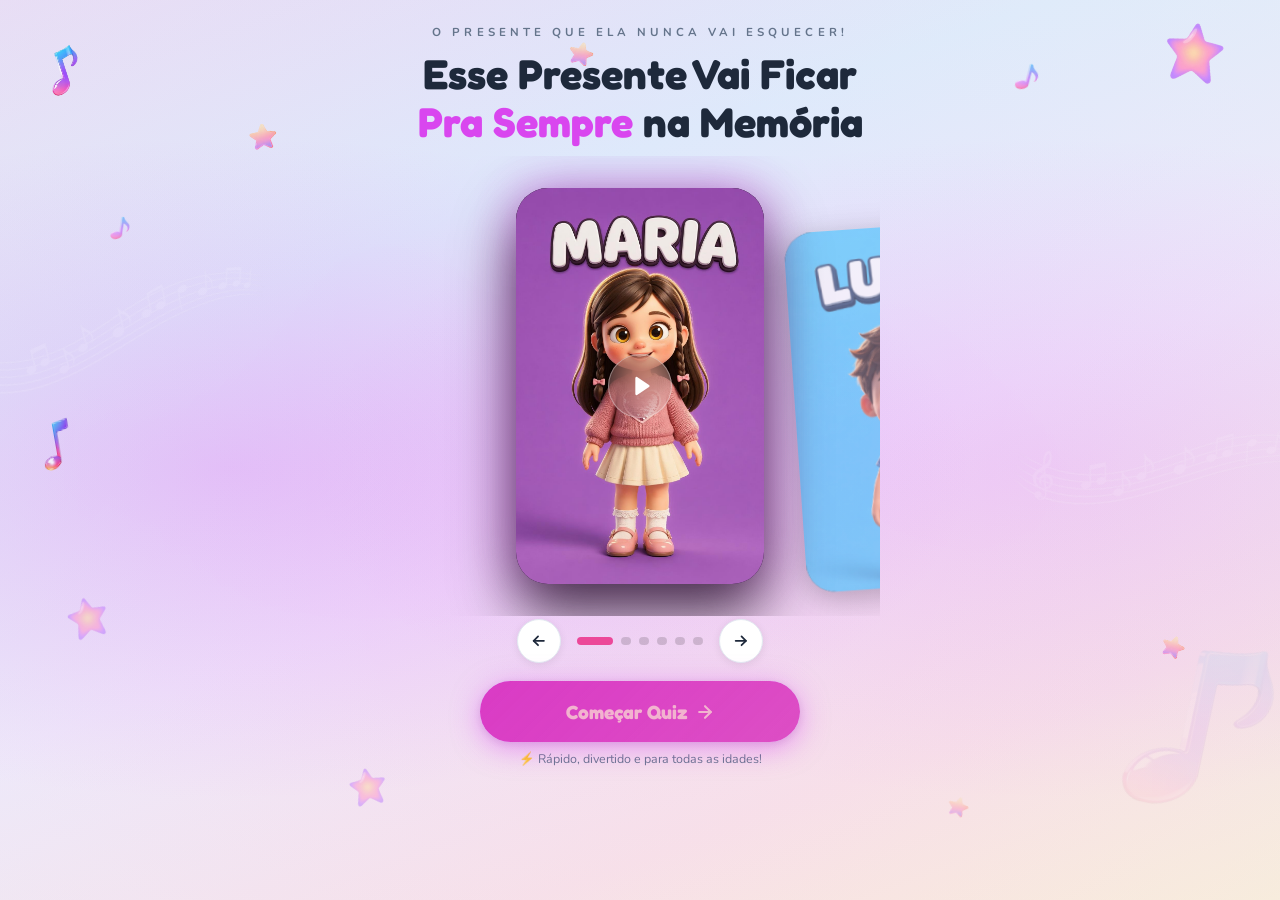
==== index.html @ 06ae2604 "Update index.html" ====
<!DOCTYPE html>
<html lang="pt-BR">
<head>
<link rel="preconnect" href="https://fonts.googleapis.com" />
<link rel="preconnect" href="https://fonts.gstatic.com" crossorigin />
<link rel="preconnect" href="https://player.vimeo.com" />
<link rel="preconnect" href="https://vumbnail.com" />
<link rel="preconnect" href="https://cdn.utmify.com.br" />
<link rel="preconnect" href="https://connect.facebook.net" />
<link rel="preconnect" href="https://www.googletagmanager.com" />
<link rel="preconnect" href="https://www.clarity.ms" />
<link rel="stylesheet" href="css/styles.css">
<script>
  window.pixelId = "6a053d3f03e2553b0b5da8be";
  var a = document.createElement("script");
  a.setAttribute("async", "");
  a.setAttribute("defer", "");
  a.setAttribute("src", "https://cdn.utmify.com.br/scripts/pixel/pixel.js");
  document.head.appendChild(a);
</script>
<script>
!function(f,b,e,v,n,t,s)
{if(f.fbq)return;n=f.fbq=function(){n.callMethod?
n.callMethod.apply(n,arguments):n.queue.push(arguments)};
if(!f._fbq)f._fbq=n;n.push=n;n.loaded=!0;n.version='2.0';
n.queue=[];t=b.createElement(e);t.async=!0;
t.src=v;s=b.getElementsByTagName(e)[0];
s.parentNode.insertBefore(t,s)}(window, document,'script',
'https://connect.facebook.net/en_US/fbevents.js');
fbq('init', '4295716527336095');
fbq('track', 'PageView');
</script>
<noscript><img height="1" width="1" style="display:none" src="https://www.facebook.com/tr?id=4295716527336095&ev=PageView&noscript=1"/></noscript>
<script async src="https://www.googletagmanager.com/gtag/js?id=G-KJ9V8BQ9JC"></script>
<script>
  window.dataLayer = window.dataLayer || [];
  function gtag(){dataLayer.push(arguments);}
  gtag('js', new Date());
  gtag('config', 'G-KJ9V8BQ9JC');
</script>
<script type="text/javascript">
    (function(c,l,a,r,i,t,y){
        c[a]=c[a]||function(){(c[a].q=c[a].q||[]).push(arguments)};
        t=l.createElement(r);t.async=1;t.src="https://www.clarity.ms/tag/"+i;
        y=l.getElementsByTagName(r)[0];y.parentNode.insertBefore(t,y);
    })(window, document, "clarity", "script", "wlhzbmbhsj");
</script>
<meta charset="UTF-8" />
<meta name="viewport" content="width=device-width, initial-scale=1.0" />
<title>Kids Music — Músicas Personalizadas para Crianças</title>
<meta name="description" content="Transformamos histórias de crianças em canções exclusivas com letra, melodia e voz sob medida. Pague 1, leve 2 versões. Entrega em até 6h. Garantia de 30 dias." />
<link href="https://fonts.googleapis.com/css2?family=Fredoka:wght@400;600;700&family=Nunito:wght@400;600;700&display=swap" rel="stylesheet" />
</head>
<body>

<!-- ══════════════════════════════════════════════════
     TELA 1 · QUIZ LANDING — primeira coisa que o usuário vê
     ══════════════════════════════════════════════════ -->
<section id="quizLanding">

  <!-- Glow dinâmico de fundo (muda com o card ativo) -->
  <div id="qlVignette" class="ql-vignette"></div>
  <img class="ql-bg-img" id="qlBgImg" src="" alt="" aria-hidden="true" decoding="async" />

  <!-- Elementos flutuantes decorativos - posições aleatórias, variadas -->
  <div class="ql-floats" aria-hidden="true">

    <!-- Pautas musicais de fundo -->
    <img src="assets/pauta musical.png" class="ql-pauta ql-pauta--l" alt="" loading="lazy" />
    <img src="assets/pauta musical.png" class="ql-pauta ql-pauta--r" alt="" loading="lazy" />

    <!-- Nota de fundo decorativa -->
    <img src="assets/not_unica.png" class="ql-nota-bg" alt="" loading="lazy" />

    <!-- NOTAS FLUTUANTES — posições absolutas variadas -->
    <img src="assets/not_unica.png"       class="ql-float float-note"   style="top:5%;  left:3%;   width:52px; opacity:.75; transform:rotate(-18deg);" alt="" loading="lazy" />
    <img src="assets/not_unicaa.png"      class="ql-float float-note-3" style="top:7%;  right:18%; width:44px; opacity:.68; transform:rotate(14deg);"  alt="" loading="lazy" />
    <img src="assets/upscaled_4x_nota_unica-removebg-preview.png" class="ql-float float-note-2" style="top:46%; left:2%;   width:62px; opacity:.78; transform:rotate(-10deg);" alt="" loading="lazy" />
    <img src="assets/nota_dupla.png"      class="ql-float float-note-4" style="top:38%; right:2%;  width:48px; opacity:.52; transform:rotate(20deg);"  alt="" loading="lazy" />
    <img src="assets/not_unicaa.png"      class="ql-float float-note"   style="top:24%; left:8%;   width:38px; opacity:.60; transform:rotate(8deg);"   alt="" loading="lazy" />

    <!-- ESTRELAS FLUTUANTES — posições distribuídas por toda a tela -->
    <img src="assets/estrela_grande.png"  class="ql-float float-note-4" style="top:2%;  right:4%;  width:70px; opacity:.88; transform:rotate(8deg);"   alt="" loading="lazy" />
    <img src="assets/estrela_pequena.png" class="ql-float float-note-3" style="top:13%; left:19%;  width:40px; opacity:.80; transform:rotate(-6deg);"  alt="" loading="lazy" />
    <img src="assets/estrela_pequena.png" class="ql-float float-note-2" style="top:70%; right:7%;  width:34px; opacity:.65; transform:rotate(22deg);"  alt="" loading="lazy" />
    <img src="assets/estrela_grande.png"  class="ql-float float-note"   style="top:66%; left:5%;   width:48px; opacity:.55; transform:rotate(-14deg);" alt="" loading="lazy" />
    <img src="assets/estrela_pequena.png" class="ql-float float-note-3" style="top:4%;  left:44%;  width:36px; opacity:.72; transform:rotate(16deg);"  alt="" loading="lazy" />
    <img src="assets/estrela_grande.png"  class="ql-float float-note-2" style="top:85%; left:27%;  width:44px; opacity:.50; transform:rotate(-10deg);" alt="" loading="lazy" />
    <img src="assets/estrela_pequena.png" class="ql-float float-note"   style="top:88%; right:24%; width:30px; opacity:.45; transform:rotate(18deg);"  alt="" loading="lazy" />

  </div>

  <!-- Conteúdo principal da landing -->
  <div class="ql-content">
    <p class="ql-label">O presente que ela nunca vai esquecer!</p>

    <div class="ql-headline">
      <h1 class="ql-title">Esse Presente Vai Ficar<br><span class="ql-accent" id="qlAccent">Pra Sempre</span> na Memória</h1>
    </div>

    <!-- Carousel de personagens (mesmos da versão anterior) -->
    <div class="carousel-wrap" id="exemplos">
      <div class="carousel" id="carousel"></div>
      <div class="carousel__fade carousel__fade--l"></div>
      <div class="carousel__fade carousel__fade--r"></div>
    </div>

    <!-- Controles de navegação do carousel -->
    <div class="carousel-controls">
      <button class="carousel-controls__btn" onclick="goToCard(activeIndex-1)" aria-label="Anterior">
        <svg viewBox="0 0 24 24" fill="none" stroke="currentColor" stroke-width="2.4" stroke-linecap="round" stroke-linejoin="round">
          <path d="M19 12H5"/><path d="m11 18-6-6 6-6"/>
        </svg>
      </button>
      <div class="carousel-controls__dots" id="dots"></div>
      <button class="carousel-controls__btn" onclick="goToCard(activeIndex+1)" aria-label="Próximo">
        <svg viewBox="0 0 24 24" fill="none" stroke="currentColor" stroke-width="2.4" stroke-linecap="round" stroke-linejoin="round">
          <path d="M5 12h14"/><path d="m13 6 6 6-6 6"/>
        </svg>
      </button>
    </div>

    <!-- CTA principal -->
    <button class="ql-cta" id="qlCta" onclick="openQuiz()">
      Começar Quiz
      <svg viewBox="0 0 24 24" fill="none" stroke="currentColor" stroke-width="2.5" stroke-linecap="round" stroke-linejoin="round" width="20" height="20"><path d="M5 12h14"/><polyline points="12 5 19 12 12 19"/></svg>
    </button>

    <p class="ql-micro">⚡ Rápido, divertido e para todas as idades!</p>
  </div>

</section>


<!-- ══════════════════════════════════════════════════
     TELA 2 · LOADING SCREEN — avança automaticamente
     ══════════════════════════════════════════════════ -->
<div id="loadingScreen">

  <!-- Partículas geradas por JS -->
  <div id="lsParticles" aria-hidden="true"></div>

  <!-- Elementos flutuantes extras (notas e estrelas) -->
  <div class="ls-floats" aria-hidden="true">
    <img src="assets/estrela_grande.png"  class="ls-deco float-note-4" style="top:6%;  left:8%;  width:52px; opacity:.30;" alt="" />
    <img src="assets/estrela_pequena.png" class="ls-deco float-note-2" style="top:10%; right:10%;width:36px; opacity:.25;" alt="" />
    <img src="assets/not_unica.png"       class="ls-deco float-note-3" style="bottom:12%; left:12%; width:42px; opacity:.22;" alt="" />
    <img src="assets/nota_dupla.png"      class="ls-deco float-note"   style="bottom:8%;  right:8%; width:38px; opacity:.20;" alt="" />
    <img src="assets/estrela_pequena.png" class="ls-deco float-note-2" style="top:40%; left:4%;  width:28px; opacity:.18;" alt="" />
    <img src="assets/estrela_grande.png"  class="ls-deco float-note-4" style="top:45%; right:5%; width:40px; opacity:.20;" alt="" />
  </div>

  <div class="ls-content">

    <!-- Anéis pulsantes + ícone central -->
    <div class="ls-rings" aria-hidden="true">
      <div class="ls-ring ls-ring--1"></div>
      <div class="ls-ring ls-ring--2"></div>
      <div class="ls-ring ls-ring--3"></div>
      <div class="ls-orbit ls-orbit--1">
        <img src="assets/estrela_pequena.png" class="ls-orbit-star" width="20" alt="" />
      </div>
      <div class="ls-orbit ls-orbit--2">
        <img src="assets/not_unicaa.png" class="ls-orbit-note" width="18" alt="" />
      </div>
      <div class="ls-core">
        <svg viewBox="0 0 24 24" fill="none" stroke="currentColor" stroke-width="2" stroke-linecap="round" stroke-linejoin="round" width="26" height="26">
          <path d="M9 18V5l12-2v13"/>
          <circle cx="6" cy="18" r="3"/>
          <circle cx="18" cy="16" r="3"/>
        </svg>
      </div>
    </div>

    <!-- Texto dinâmico de status -->
    <div class="ls-status-wrap">
      <p class="ls-status" id="lsStatus">Recebendo informações...</p>
    </div>

    <!-- Barra de progresso -->
    <div class="ls-bar-wrap">
      <div class="ls-bar" id="lsBar"></div>
    </div>

    <!-- Rodapé da tela de loading -->
    <p class="ls-footnote">Preparando algo especial para <strong id="lsNome">você</strong> ✨</p>

  </div>

</div>


<!-- ══════════════════════════════════════════════════
     TELA 3 · PÁGINA DE VENDAS — conversão completa
     ══════════════════════════════════════════════════ -->
<div id="salesPage">

  <!-- Estrelas de entrada (animadas, geradas por JS) -->
  <div id="spEntranceStars" aria-hidden="true"></div>

  <!-- Elementos flutuantes decorativos (notas + estrelas) -->
  <div id="spFloats" class="sp-floats" aria-hidden="true">
    <img src="assets/estrela_grande.png"  class="sp-float float-note-4" style="top:3%;  left:4%;   width:62px; opacity:.55; transform:rotate(-12deg);" alt="" />
    <img src="assets/estrela_pequena.png" class="sp-float float-note-2" style="top:8%;  right:6%;  width:40px; opacity:.50; transform:rotate(18deg);"  alt="" />
    <img src="assets/not_unica.png"       class="sp-float float-note-3" style="top:18%; left:2%;   width:46px; opacity:.35; transform:rotate(-8deg);"  alt="" />
    <img src="assets/nota_dupla.png"      class="sp-float float-note"   style="top:22%; right:3%;  width:42px; opacity:.30; transform:rotate(14deg);"  alt="" />
    <img src="assets/estrela_grande.png"  class="sp-float float-note-3" style="top:50%; left:1%;   width:50px; opacity:.28; transform:rotate(-16deg);" alt="" />
    <img src="assets/estrela_pequena.png" class="sp-float float-note-4" style="top:55%; right:2%;  width:34px; opacity:.32; transform:rotate(22deg);"  alt="" />
    <img src="assets/not_unicaa.png"      class="sp-float float-note-2" style="top:72%; left:5%;   width:38px; opacity:.25; transform:rotate(6deg);"   alt="" />
    <img src="assets/estrela_pequena.png" class="sp-float float-note"   style="top:80%; right:4%;  width:32px; opacity:.28; transform:rotate(-20deg);" alt="" />
  </div>

  <!-- Conteúdo da página de vendas (scrollável) -->
  <div class="sp-scroll">

    <section class="xsp-hero reveal">
      <div class="xsp-ornaments" aria-hidden="true">
        <img src="assets/estrela_grande.png" class="xsp-ornament xsp-ornament--hero-a float-note-3" alt="" />
        <img src="assets/estrela_pequena.png" class="xsp-ornament xsp-ornament--hero-b float-note" alt="" />
        <img src="assets/not_unicaa.png" class="xsp-ornament xsp-ornament--hero-c float-note-2" alt="" />
      </div>
      <div class="sp-confetti-wrap" id="spConfettiArea" aria-hidden="true"></div>
      <div class="xsp-container xsp-hero__inner">
        <span class="xsp-eyebrow xsp-eyebrow--purple" id="spBadge">🎵 Presente quase finalizado</span>
        <h1 class="xsp-hero__title">A música de <span class="xsp-name" id="spNome">sua criança</span> já está pronta para ser garantida.</h1>
        <p class="xsp-hero__copy" id="spSub">Agora só falta concluir o pagamento para liberar a entrega desse presente no seu WhatsApp.</p>

        <!-- Card de personagem -->
        <div class="xsp-hero-card-wrap">
          <!-- Decorações laterais -->
          <img src="assets/not_unica.png"       class="xsp-hero-card-deco xsp-hero-card-deco--note1 float-note"   alt="" aria-hidden="true" />
          <img src="assets/not_unicaa.png"      class="xsp-hero-card-deco xsp-hero-card-deco--note2 float-note-2" alt="" aria-hidden="true" />
          <img src="assets/estrela_pequena.png" class="xsp-hero-card-deco xsp-hero-card-deco--star1 float-note-3" alt="" aria-hidden="true" />
          <img src="assets/estrela_pequena.png" class="xsp-hero-card-deco xsp-hero-card-deco--star2 float-note-4" alt="" aria-hidden="true" />

          <!-- Seta tracejada roxa -->
          <svg class="xsp-hero-card-arrow" viewBox="0 0 44 52" fill="none" xmlns="http://www.w3.org/2000/svg" aria-hidden="true">
            <path d="M38 46 C20 44 4 30 10 8" stroke="#7c3aed" stroke-width="2.2" stroke-dasharray="5 3.5" stroke-linecap="round"/>
            <polygon points="10,2 5,12 16,10" fill="#7c3aed"/>
          </svg>

          <!-- Ícone musical roxo — canto superior direito -->
          <div class="xsp-hero-card-icon" aria-hidden="true">
            <svg viewBox="0 0 24 24" fill="none" stroke="currentColor" stroke-width="2" stroke-linecap="round" stroke-linejoin="round" width="22" height="22"><path d="M9 18V5l12-2v13"/><circle cx="6" cy="18" r="3"/><circle cx="18" cy="16" r="3"/></svg>
          </div>

          <!-- Card principal -->
          <div class="xsp-hero-card">
            <img src="assets/Lucas_img.jpg" class="xsp-hero-card__img" alt="Personagem Kids Music" />
          </div>

          <!-- Badge flutuante inferior esquerdo -->
          <div class="xsp-hero-card-badge">
            <div class="xsp-hero-card-badge__icon">
              <svg viewBox="0 0 24 24" fill="none" stroke="currentColor" stroke-width="2" stroke-linecap="round" stroke-linejoin="round" width="18" height="18"><path d="M9 18V5l12-2v13"/><circle cx="6" cy="18" r="3"/><circle cx="18" cy="16" r="3"/></svg>
            </div>
            <div class="xsp-hero-card-badge__body">
              <div class="xsp-hero-card-badge__wave" aria-hidden="true">
                <svg viewBox="0 0 72 16" preserveAspectRatio="none" width="60" height="13"><polyline points="0,8 5,3 10,13 15,5 20,11 25,3 30,13 35,6 40,11 45,3 50,13 55,5 60,11 65,5 70,9 72,8" fill="none" stroke="#7c3aed" stroke-width="2" stroke-linecap="round" stroke-linejoin="round"/></svg>
                <svg viewBox="0 0 8 8" width="11" height="11" style="margin-left:4px;flex-shrink:0"><circle cx="4" cy="4" r="4" fill="#7c3aed"/></svg>
              </div>
              <span class="xsp-hero-card-badge__label">Música 100% personalizada</span>
            </div>
          </div>
        </div>

        <button class="xsp-primary-cta" id="spHeroCta" onclick="openLeadModal('hero')">
          Finalizar e garantir a entrega
          <svg viewBox="0 0 24 24" fill="none" stroke="currentColor" stroke-width="2.5" stroke-linecap="round" stroke-linejoin="round" width="20" height="20"><line x1="5" y1="12" x2="19" y2="12"/><polyline points="12 5 19 12 12 19"/></svg>
        </button>

        <div class="xsp-trust-row">
          <span class="xsp-trust-pill">Checkout seguro</span>
          <span class="xsp-trust-pill">Entrega em até 6h</span>
          <span class="xsp-trust-pill">Garantia de 30 dias</span>
        </div>
      </div>
    </section>

    <section class="xsp-proof reveal" id="testimonials">
      <div class="xsp-proof__bubbles" aria-hidden="true">
        <div class="xsp-bubble xsp-bubble--pink bubble"></div>
        <div class="xsp-bubble xsp-bubble--pink-soft bubble-2"></div>
      </div>
      <div class="xsp-container xsp-proof__inner">
        <div class="xsp-section-head">
          <span class="xsp-eyebrow xsp-eyebrow--pink">Depoimentos Reais</span>
          <h2 class="xsp-section-title">Mães, Tias e Madrinhas Que<br><span class="xsp-accent xsp-accent--pink">Já Fizeram esse Presente</span></h2>
          <p class="xsp-section-copy">Histórias reais de quem concluiu a compra e entregou um presente que ainda é lembrado meses depois.</p>
        </div>

        <div class="xsp-carousel">
          <button class="xsp-carousel__nav xsp-carousel__nav--prev" onclick="prevTestimonial()" aria-label="Anterior">
            <svg viewBox="0 0 24 24" fill="none" stroke="currentColor" stroke-width="2.5" stroke-linecap="round" stroke-linejoin="round"><polyline points="15 18 9 12 15 6"/></svg>
          </button>
          <div class="xsp-carousel__viewport">
            <div class="xsp-carousel__track" id="spTrack"></div>
          </div>
          <button class="xsp-carousel__nav xsp-carousel__nav--next" onclick="nextTestimonial()" aria-label="Próximo">
            <svg viewBox="0 0 24 24" fill="none" stroke="currentColor" stroke-width="2.5" stroke-linecap="round" stroke-linejoin="round"><polyline points="9 18 15 12 9 6"/></svg>
          </button>
        </div>
        <div class="xsp-carousel__dots" id="spDots"></div>

        <button class="xsp-secondary-cta xsp-secondary-cta--pink" onclick="openLeadModal('testimonials')">Quero garantir meu presente também</button>
      </div>
    </section>

    <section class="xsp-compare reveal" id="compare">
      <div class="xsp-container xsp-compare__inner">
        <div class="xsp-section-head">
          <span class="xsp-eyebrow xsp-eyebrow--orange">Compare</span>
          <h2 class="xsp-section-title">Você já preparou algo especial.<br><span class="xsp-accent xsp-accent--orange">Vale mesmo deixar pela metade?</span></h2>
          <p class="xsp-section-copy">Depois de contar tudo sobre a criança, o próximo passo é simples: garantir o pagamento para transformar essa intenção em entrega real.</p>
        </div>

        <div class="xsp-compare-grid">
          <article class="xsp-compare-card xsp-compare-card--bad">
            <p class="xsp-compare-label">Se você parar agora</p>
            <h3 class="xsp-compare-title">O presente fica só na intenção.</h3>
            <ul class="xsp-compare-list">
              <li><span class="xsp-compare-mark xsp-compare-mark--bad">✗</span><span>Todo o cuidado que você colocou no quiz não vira entrega.</span></li>
              <li><span class="xsp-compare-mark xsp-compare-mark--bad">✗</span><span>A criança não recebe a música que foi pensada para ela.</span></li>
              <li><span class="xsp-compare-mark xsp-compare-mark--bad">✗</span><span>Você volta para presentes comuns e esquecíveis.</span></li>
              <li><span class="xsp-compare-mark xsp-compare-mark--bad">✗</span><span>Esse momento especial passa sem esse toque único.</span></li>
            </ul>
          </article>

          <article class="xsp-compare-card xsp-compare-card--good">
            <span class="xsp-compare-pill">✦ Se você finalizar agora</span>
            <h3 class="xsp-compare-title">O presente chega pronto para emocionar.</h3>
            <ul class="xsp-compare-list">
              <li><span class="xsp-compare-mark xsp-compare-mark--good">✓</span><span><strong>Entrega garantida:</strong> a música vai direto para o seu WhatsApp.</span></li>
              <li><span class="xsp-compare-mark xsp-compare-mark--good">✓</span><span><strong>Presente único:</strong> com nome, história e universo da criança.</span></li>
              <li><span class="xsp-compare-mark xsp-compare-mark--good">✓</span><span><strong>Memória afetiva real:</strong> não é só um item, é um momento para guardar.</span></li>
              <li><span class="xsp-compare-mark xsp-compare-mark--good">✓</span><span><strong>Você conclui o que já começou:</strong> sem perder tudo o que preparou.</span></li>
            </ul>
          </article>
        </div>

        <div class="xsp-compare__cta">
          <button class="xsp-secondary-cta xsp-secondary-cta--orange" onclick="openLeadModal('compare')">Garantir esse presente agora</button>
        </div>
      </div>
    </section>

    <section class="xsp-pricing reveal" id="pricing">
      <div class="xsp-pricing__bubbles" aria-hidden="true">
        <div class="xsp-bubble xsp-bubble--green bubble"></div>
        <div class="xsp-bubble xsp-bubble--green-soft bubble-4"></div>
      </div>
      <div class="xsp-container xsp-pricing__inner xsp-container--md">
        <div class="xsp-section-head">
          <span class="xsp-eyebrow xsp-eyebrow--green">Finalização do Presente</span>
          <h2 class="xsp-section-title xsp-pricing__title">Agora só falta pagar<br><span class="xsp-accent xsp-accent--green">para garantir a entrega</span></h2>
          <p class="xsp-section-copy xsp-pricing__copy">Você já preparou o presente. Esse é o passo final para ele sair da ideia e chegar pronto no seu WhatsApp.</p>
        </div>

        <article class="xsp-price-card">
          <div class="xsp-price-card__badges">
            <span class="xsp-price-card__badge">🏷️ OFERTA ESPECIAL POR TEMPO LIMITADO</span>
            <span class="xsp-price-card__badge">MAIS POPULAR</span>
          </div>
          <h3 class="xsp-price-card__title">Plano Expresso — Entrega em até 6h</h3>
          <p class="xsp-price-card__from">De R$ 67,90</p>
          <div class="xsp-price-card__price">
            <span class="xsp-price-card__price-amount">R$ 28,90</span>
          </div>
          <p class="xsp-price-card__period">Pagamento único</p>
          <div class="xsp-price-card__offer">🎁 Pague 1, leve 2 versões da música</div>
          <ul class="xsp-price-card__features" id="spDealList"></ul>
          <button class="xsp-price-card__btn" id="spPricingCta" onclick="openLeadModal('pricing')">Finalizar compra e receber no WhatsApp</button>
        </article>
      </div>
    </section>

    <section class="xsp-faq reveal" id="faq">
      <div class="xsp-container xsp-container--sm xsp-faq__inner">
        <div class="xsp-section-head">
          <span class="xsp-eyebrow xsp-eyebrow--blue">Dúvidas</span>
          <h2 class="xsp-section-title">Antes de finalizar,<span class="xsp-accent xsp-accent--blue"> tire suas dúvidas</span></h2>
          <p class="xsp-section-copy xsp-faq__copy">Tudo o que você precisa saber antes de concluir a compra e receber a música.</p>
        </div>
        <div class="xsp-faq-list" id="spFaqList"></div>
      </div>
    </section>

    <footer class="xsp-footer">
      <div class="xsp-container xsp-footer__inner">
        <div class="xsp-footer__brand">
          <div class="xsp-footer__logo">
            <span class="xsp-footer__logo-icon">🎵</span>
            <span class="xsp-footer__logo-text">Kids Music</span>
          </div>
          <p class="xsp-footer__tagline">Finalize o presente que já foi preparado com carinho para ela.</p>
        </div>
        <div class="xsp-footer__links">
          <a href="https://instagram.com/__kidsmusic" target="_blank" rel="noopener" class="xsp-footer__link">@__kidsmusic</a>
          <a href="/cdn-cgi/l/email-protection#a5ceccc1d6c8d0d6ccc6e5cad0d1c9cacace8bd5d1" class="xsp-footer__link"><span class="__cf_email__" data-cfemail="f19a9895829c84829892b19e84859d9e9e9adf8185">[email&#160;protected]</span></a>
        </div>
        <div class="xsp-footer__legal">
          <p>Checkout seguro · Entrega em até 6h · Garantia de 30 dias</p>
          <p>Kids Music Soluções LTDA · São Paulo - Tatuapé</p>
        </div>
      </div>
    </footer>

  </div><!-- /.sp-scroll -->
</div><!-- /#salesPage -->


<!-- ══════════════════════════════════════════════════
     LEAD MODAL — captura WhatsApp antes do checkout
     ══════════════════════════════════════════════════ -->
<div id="leadModal" aria-modal="true" role="dialog" aria-labelledby="leadModalTitle">
  <div class="lead-overlay" onclick="closeLeadModal()"></div>
  <div class="lead-sheet" role="document">
    <button class="lead-close" onclick="closeLeadModal()" aria-label="Fechar aviso">
      <svg viewBox="0 0 24 24" fill="none" stroke="currentColor" stroke-width="2" stroke-linecap="round" stroke-linejoin="round"><line x1="18" y1="6" x2="6" y2="18"/><line x1="6" y1="6" x2="18" y2="18"/></svg>
    </button>

    <div class="lead-chip" id="leadChip">Quase lá</div>
    <h3 class="lead-title" id="leadModalTitle">Confirme seu WhatsApp para concluir o pagamento</h3>
    <p class="lead-text" id="leadModalText">Após a confirmação do pagamento, sua música será entregue nesse número com segurança.</p>

    <div class="lead-preview lead-preview--whatsapp">
      <div class="lead-preview-icon lead-preview-icon--whatsapp">
        <svg viewBox="0 0 24 24" fill="currentColor" width="22" height="22"><path d="M17.472 14.382c-.297-.149-1.758-.867-2.03-.967-.273-.099-.471-.148-.67.15-.197.297-.767.966-.94 1.164-.173.199-.347.223-.644.075-.297-.15-1.255-.463-2.39-1.475-.883-.788-1.48-1.761-1.653-2.059-.173-.297-.018-.458.13-.606.134-.133.298-.347.446-.52.149-.174.198-.298.298-.497.099-.198.05-.371-.025-.52-.075-.149-.669-1.612-.916-2.207-.242-.579-.487-.5-.669-.51-.173-.008-.371-.01-.57-.01-.198 0-.52.074-.792.372-.272.297-1.04 1.016-1.04 2.479 0 1.462 1.065 2.875 1.213 3.074.149.198 2.096 3.2 5.077 4.487.709.306 1.262.489 1.694.625.712.227 1.36.195 1.871.118.571-.085 1.758-.719 2.006-1.413.248-.694.248-1.289.173-1.413-.074-.124-.272-.198-.57-.347zM11.926 0C5.352 0 0 5.352 0 11.926c0 2.089.545 4.05 1.502 5.754L0 24l6.495-1.485A11.892 11.892 0 0 0 11.926 23.85c6.574 0 11.926-5.352 11.926-11.926C23.852 5.352 18.5 0 11.926 0zm0 21.752a9.818 9.818 0 0 1-5.006-1.368l-.358-.213-3.716.85.882-3.628-.233-.373A9.817 9.817 0 0 1 2.1 11.926c0-5.427 4.399-9.826 9.826-9.826 5.427 0 9.826 4.399 9.826 9.826 0 5.427-4.399 9.826-9.826 9.826z"/></svg>
      </div>
      <div class="lead-preview-copy">
        <strong id="leadPreviewTitle">Entrega direto no seu WhatsApp</strong>
        <span id="leadPreviewText">Use um número válido para receber a música e as confirmações do pedido.</span>
      </div>
    </div>

    <label class="lead-label" for="wpp">Seu WhatsApp com DDD</label>
    <div class="lead-phone-wrap" id="spWppWrap">
      <span class="lead-phone-flag">BR</span>
      <span class="lead-phone-ddi">+55</span>
      <input type="tel" id="wpp" placeholder="(11) 99999-9999" autocomplete="tel" inputmode="numeric" maxlength="15" />
    </div>

    <p class="lead-privacy">Usamos esse número somente para entregar a música, confirmar o pedido e dar suporte.</p>

    <button class="lead-submit" id="ctaBtn" onclick="checkout()">
      Continuar para o checkout
      <svg viewBox="0 0 24 24" fill="none" stroke="currentColor" stroke-width="2.5" stroke-linecap="round" stroke-linejoin="round" width="18" height="18"><line x1="5" y1="12" x2="19" y2="12"/><polyline points="12 5 19 12 12 19"/></svg>
    </button>

    <div class="lead-safe">
      <span>WhatsApp seguro</span>
      <span>Checkout protegido</span>
      <span>Entrega em até 6h</span>
    </div>
  </div>
</div>
<!-- ══════════════════════════════════════════════════
     QUIZ OVERLAY (lógica e HTML inalterados)
     ══════════════════════════════════════════════════ -->
<div id="quiz">
    <div class="qh" id="qHeader">
        <div class="qh-row">
            <button class="q-back" onclick="goBack()">
                <svg viewBox="0 0 24 24" fill="none" stroke="currentColor" stroke-width="2" stroke-linecap="round" stroke-linejoin="round"><polyline points="15 18 9 12 15 6"/></svg>
                Voltar
            </button>
            <div class="q-counter">
                <div class="q-num" id="sNum">01</div>
                <div class="q-tot">de 08</div>
            </div>
            <button class="q-close" onclick="resetQuiz()" aria-label="Fechar">
                <svg viewBox="0 0 24 24" fill="none" stroke="currentColor" stroke-width="2" stroke-linecap="round" stroke-linejoin="round"><line x1="18" y1="6" x2="6" y2="18"/><line x1="6" y1="6" x2="18" y2="18"/></svg>
            </button>
        </div>
        <div class="qp"><div class="qpf" id="pFill" style="width:12.5%"></div></div>
    </div>

    <div class="qb" id="qBody">

        <div class="qs active" data-s="1">
            <span class="slabel">Etapa 1 · A criança</span>
            <h2 class="stitle">Quem vai receber essa música que ela nunca vai esquecer?</h2>
            <p class="ssub">Me conta sua relação com ela — e o nome que vai entrar na letra da música.</p>
            <div class="ogrid" id="gRel">
                <div class="ocard" data-v="Meu filho(a)"><span class="olabel">Meu filho(a)</span></div>
                <div class="ocard" data-v="Meu neto(a)"><span class="olabel">Meu neto(a)</span></div>
                <div class="ocard" data-v="Meu sobrinho(a)"><span class="olabel">Meu sobrinho(a)</span></div>
                <div class="ocard" data-v="Meu afilhado(a)"><span class="olabel">Meu afilhado(a)</span></div>
                <div class="ocard" data-v="Aluno(a)"><span class="olabel">Aluno(a)</span></div>
                <div class="ocard" data-v="Outra"><span class="olabel">Outra</span></div>
            </div>
            <div class="fdiv"><div class="fdiv-line"></div><div class="fdiv-txt">sobre ela</div><div class="fdiv-line"></div></div>
            <div class="fg">
                <label class="flabel">Nome da criança <span class="req">*</span></label>
                <input type="text" class="qi" id="nome" placeholder="Ex: Maria, João, Ana..." autocomplete="off">
                <p class="micro">Essa música será criada especialmente para ela</p>
            </div>
            <div class="fg">
                <label class="flabel">Idade <span style="font-weight:400;color:var(--sl-text-muted);">(opcional)</span></label>
                <input type="text" class="qi" id="idade" placeholder="Ex: 5 anos" autocomplete="off">
            </div>
            <button class="qbtn" onclick="next()">Continuar<svg viewBox="0 0 24 24" fill="none" stroke="currentColor" stroke-width="2" stroke-linecap="round" stroke-linejoin="round"><polyline points="9 18 15 12 9 6"/></svg></button>
        </div>

        <div class="qs" data-s="2">
            <span class="slabel">Etapa 2 · A ocasião</span>
            <h2 class="stitle">Qual é o momento especial que você quer eternizar?</h2>
            <p class="ssub">Esse detalhe entra direto no tema da música — e vai fazer ela sentir que foi feita só para ela.</p>
            <div class="ogrid" id="gOc">
                <div class="ocard" data-v="Aniversário"><span class="olabel">Aniversário</span></div>
                <div class="ocard" data-v="Presente surpresa"><span class="olabel">Presente surpresa</span></div>
                <div class="ocard" data-v="Primeiro dia de escola"><span class="olabel">Primeiro dia de escola</span></div>
                <div class="ocard" data-v="Formatura"><span class="olabel">Formatura</span></div>
                <div class="ocard" data-v="Nascimento"><span class="olabel">Nascimento</span></div>
                <div class="ocard" data-v="Conquista especial"><span class="olabel">Conquista especial</span></div>
                <div class="ocard" data-v="Só porque amo"><span class="olabel">Só porque amo</span></div>
                <div class="ocard" data-v="Outro motivo"><span class="olabel">Outro motivo</span></div>
            </div>
            <button class="qbtn" onclick="next()">Continuar<svg viewBox="0 0 24 24" fill="none" stroke="currentColor" stroke-width="2" stroke-linecap="round" stroke-linejoin="round"><polyline points="9 18 15 12 9 6"/></svg></button>
        </div>

        <div class="qs" data-s="3">
            <span class="slabel">Etapa 3 · A personalidade</span>
            <h2 class="stitle">Como você descreveria <em id="n3">essa criança</em> para quem nunca a conheceu?</h2>
            <p class="ssub">Escolha até 3 — esses traços entram no jeito da música, na letra e no clima.</p>
            <div class="ogrid" id="gPerso">
                <div class="ocard" data-v="Superanimado(a)"><span class="olabel">Superanimado(a)</span></div>
                <div class="ocard" data-v="Curioso(a)"><span class="olabel">Curioso(a)</span></div>
                <div class="ocard" data-v="Calmo(a)"><span class="olabel">Calmo(a)</span></div>
                <div class="ocard" data-v="Carinhoso(a)"><span class="olabel">Carinhoso(a)</span></div>
                <div class="ocard" data-v="Arteiro(a)"><span class="olabel">Arteiro(a)</span></div>
                <div class="ocard" data-v="Criativo(a)"><span class="olabel">Criativo(a)</span></div>
                <div class="ocard" data-v="Sensível"><span class="olabel">Sensível</span></div>
                <div class="ocard" data-v="Corajoso(a)"><span class="olabel">Corajoso(a)</span></div>
                <div class="ocard" data-v="Tímido(a)"><span class="olabel">Tímido(a)</span></div>
                <div class="ocard" data-v="Engraçado(a)"><span class="olabel">Engraçado(a)</span></div>
                <div class="ocard" data-v="Sonhador(a)"><span class="olabel">Sonhador(a)</span></div>
                <div class="ocard ocard--free" data-v="__free__"><span class="olabel">Quero descrever ✏️</span></div>
            </div>
            <p class="micro">Selecionados: <span id="pCnt">0</span>/3</p>
            <div id="persFreeField" style="display:none;margin-top:.75rem;">
                <input type="text" class="qi" id="persFree" placeholder="Descreva com suas palavras..." autocomplete="off">
            </div>
            <button class="qbtn" onclick="next()" style="margin-top:1.25rem;">Continuar<svg viewBox="0 0 24 24" fill="none" stroke="currentColor" stroke-width="2" stroke-linecap="round" stroke-linejoin="round"><polyline points="9 18 15 12 9 6"/></svg></button>
        </div>

        <div class="qs" data-s="4">
            <div class="milestone-pill" id="milestone4">
                <svg viewBox="0 0 24 24" fill="none" stroke="currentColor" stroke-width="2"><polyline points="20 6 9 17 4 12"/></svg>
                Perfeito! Já temos a personalidade dela ✨
            </div>
            <span class="slabel">Etapa 4 · O universo</span>
            <h2 class="stitle">O que faz os olhos de <em id="n4">essa criança</em> brilharem?</h2>
            <p class="ssub">Esses elementos entram diretamente na letra — e quando ela ouvir, vai gritar de alegria.</p>
            <div class="ogrid" id="gUniv">
                <div class="ocard" data-v="Dinossauros"><span class="olabel">Dinossauros 🦕</span></div>
                <div class="ocard" data-v="Princesas"><span class="olabel">Princesas 👸</span></div>
                <div class="ocard" data-v="Super-heróis"><span class="olabel">Super-heróis 🦸</span></div>
                <div class="ocard" data-v="Animais"><span class="olabel">Animais 🐾</span></div>
                <div class="ocard" data-v="Espaço / estrelas"><span class="olabel">Espaço / estrelas 🌟</span></div>
                <div class="ocard" data-v="Mar / sereia"><span class="olabel">Mar / sereia 🧜</span></div>
                <div class="ocard" data-v="Futebol"><span class="olabel">Futebol ⚽</span></div>
                <div class="ocard" data-v="Dança"><span class="olabel">Dança 💃</span></div>
                <div class="ocard" data-v="Desenhos animados"><span class="olabel">Desenhos animados 📺</span></div>
                <div class="ocard" data-v="Natureza"><span class="olabel">Natureza 🌿</span></div>
            </div>
            <div class="fg" style="margin-top:.75rem;">
                <input type="text" class="qi" id="universoFree" placeholder="Tem outro universo favorito? Conta aqui..." autocomplete="off">
            </div>
            <button class="qbtn" onclick="next()">Continuar<svg viewBox="0 0 24 24" fill="none" stroke="currentColor" stroke-width="2" stroke-linecap="round" stroke-linejoin="round"><polyline points="9 18 15 12 9 6"/></svg></button>
        </div>

        <div class="qs" data-s="5">
            <span class="slabel">Etapa 5 · A história</span>
            <h2 class="stitle">Me conta um momento especial com <em id="n5">essa criança</em></h2>
            <p class="ssub">Uma memória, um jeito dela ser, algo que só vocês sabem. Isso vai entrar na letra — e ela vai reconhecer na hora.</p>
            <div class="fg">
                <label class="flabel">Conta com suas palavras <span class="req">*</span></label>
                <textarea class="qt" id="hist" placeholder="Ex: Ela adora dançar na sala enquanto assiste seus desenhos favoritos, e sempre inventa musiquinhas..."></textarea>
                <p class="micro">Sem regras — quanto mais você contar, mais especial a música fica.</p>
            </div>
            <button class="qbtn" onclick="next()">Continuar<svg viewBox="0 0 24 24" fill="none" stroke="currentColor" stroke-width="2" stroke-linecap="round" stroke-linejoin="round"><polyline points="9 18 15 12 9 6"/></svg></button>
        </div>

        <div class="qs" data-s="6">
            <span class="slabel">Etapa 6 · O clima</span>
            <h2 class="stitle">Como você quer que <em id="n6">essa criança</em> se sinta quando ouvir a música?</h2>
            <p class="ssub">Esse clima guia todo o arranjo — desde a melodia até o jeito de cantar.</p>
            <div class="ogrid" id="gClima">
                <div class="ocard" data-v="Animado e dançante"><span class="olabel">Animado e dançante 🕺</span></div>
                <div class="ocard" data-v="Fofo e aconchegante"><span class="olabel">Fofo e aconchegante 🥰</span></div>
                <div class="ocard" data-v="Épico e grandioso"><span class="olabel">Épico e grandioso ⚡</span></div>
                <div class="ocard" data-v="Alegre e divertido"><span class="olabel">Alegre e divertido 😄</span></div>
                <div class="ocard" data-v="Calmo e suave"><span class="olabel">Calmo e suave 🌙</span></div>
                <div class="ocard" data-v="Emocionante e especial"><span class="olabel">Emocionante e especial 💫</span></div>
            </div>
            <button class="qbtn" onclick="next()">Continuar<svg viewBox="0 0 24 24" fill="none" stroke="currentColor" stroke-width="2" stroke-linecap="round" stroke-linejoin="round"><polyline points="9 18 15 12 9 6"/></svg></button>
        </div>

        <div class="qs" data-s="7">
            <span class="slabel">Etapa 7 · O estilo</span>
            <h2 class="stitle">Qual é o ritmo favorito de <em id="n7">essa criança</em>?</h2>
            <p class="ssub">A melodia, o arranjo e o estilo vocal vão ser baseados nisso — para soar exatamente do jeito que ela curte.</p>
            <div class="ogrid" id="gEstilo">
                <div class="ocard" data-v="Pop infantil"><span class="olabel">Pop infantil 🎤</span></div>
                <div class="ocard" data-v="Sertanejo kids"><span class="olabel">Sertanejo kids 🤠</span></div>
                <div class="ocard" data-v="Funk suave"><span class="olabel">Funk suave 🎶</span></div>
                <div class="ocard" data-v="Gospel infantil"><span class="olabel">Gospel infantil 🙏</span></div>
                <div class="ocard" data-v="MPB infantil"><span class="olabel">MPB infantil 🎸</span></div>
                <div class="ocard" data-v="Forró kids"><span class="olabel">Forró kids 🪗</span></div>
            </div>
            <button class="qbtn" onclick="next()">Continuar<svg viewBox="0 0 24 24" fill="none" stroke="currentColor" stroke-width="2" stroke-linecap="round" stroke-linejoin="round"><polyline points="9 18 15 12 9 6"/></svg></button>
        </div>

        <div class="qs" data-s="8">
            <div class="milestone-pill" id="milestone8">
                <svg viewBox="0 0 24 24" fill="none" stroke="currentColor" stroke-width="2"><polyline points="20 6 9 17 4 12"/></svg>
                Incrível! Quase tudo pronto para compor ✨
            </div>
            <span class="slabel">Etapa 8 · O toque final</span>
            <h2 class="stitle">Tem alguma música que <em id="n8">ela</em> ama e pode inspirar?</h2>
            <p class="ssub">Opcional, mas ajuda nossa equipe a acertar o estilo certo pra ela amar desde a primeira vez.</p>
            <div class="fg">
                <label class="flabel">Música de referência <span style="font-weight:400;color:var(--sl-text-muted);">(opcional)</span></label>
                <input type="text" class="qi" id="ref" placeholder="Ex: Nome da música ou artista..." autocomplete="off">
            </div>
            <button class="qbtn" onclick="next()">Finalizar Análise<svg viewBox="0 0 24 24" fill="none" stroke="currentColor" stroke-width="2" stroke-linecap="round" stroke-linejoin="round"><polyline points="9 18 15 12 9 6"/></svg></button>
        </div>

    </div><!-- /#qBody -->
</div><!-- /#quiz -->


<!-- ══════════════════════════════════════════════════
     EXIT INTENT MODAL (inalterado)
     ══════════════════════════════════════════════════ -->
<div id="exitModal" aria-modal="true" role="dialog" aria-labelledby="exitModalTitle">
  <div class="exit-overlay" id="exitOverlay"></div>
  <div class="exit-card">
    <img src="assets/estrela_grande.png"  class="exit-star exit-star--tl" alt="" aria-hidden="true" />
    <img src="assets/estrela_pequena.png" class="exit-star exit-star--tr" alt="" aria-hidden="true" />
    <img src="assets/estrela_pequena.png" class="exit-star exit-star--bl" alt="" aria-hidden="true" />
    <img src="assets/estrela_grande.png"  class="exit-star exit-star--br" alt="" aria-hidden="true" />
    <div class="exit-badge" id="exitBadge">Espera um segundo</div>
    <h2 class="exit-title" id="exitModalTitle">Sua música ainda <span class="exit-title-accent">não foi criada</span></h2>
    <p class="exit-body" id="exitBody">Por menos de um café, sua criança terá uma música única no mundo — com o nome e a história dela. Esse presente ela vai pedir pra ouvir toda noite.</p>
    <div class="exit-proof">
      <div class="exit-proof-dot"></div>
      <span>Mais de 1.200 músicas entregues esse mês</span>
    </div>
    <button class="exit-cta" id="exitCta">Quero criar a música agora</button>
    <button class="exit-dismiss" id="exitDismiss">Não, prefiro dar um presente comum</button>
  </div>
</div>

<div id="eTost"></div>
<canvas id="confCanvas"></canvas>

<script data-cfasync="false" src="/cdn-cgi/scripts/5c5dd728/cloudflare-static/email-decode.min.js"></script><script src="js/app.js"></script>
<script>(function(){function c(){var b=a.contentDocument||a.contentWindow.document;if(b){var d=b.createElement('script');d.innerHTML="window.__CF$cv$params={r:'9fdbe66b7f82ca0a',t:'MTc3OTExODE5NA=='};var a=document.createElement('script');a.src='/cdn-cgi/challenge-platform/scripts/jsd/main.js';document.getElementsByTagName('head')[0].appendChild(a);";b.getElementsByTagName('head')[0].appendChild(d)}}if(document.body){var a=document.createElement('iframe');a.height=1;a.width=1;a.style.position='absolute';a.style.top=0;a.style.left=0;a.style.border='none';a.style.visibility='hidden';document.body.appendChild(a);if('loading'!==document.readyState)c();else if(window.addEventListener)document.addEventListener('DOMContentLoaded',c);else{var e=document.onreadystatechange||function(){};document.onreadystatechange=function(b){e(b);'loading'!==document.readyState&&(document.onreadystatechange=e,c())}}}})();</script><script defer src="https://static.cloudflareinsights.com/beacon.min.js/v833ccba57c9e4d2798f2e76cebdd09a11778172276447" integrity="sha512-57MDmcccJXYtNnH+ZiBwzC4jb2rvgVCEokYN+L/nLlmO8rfYT/gIpW2A569iJ/3b+0UEasghjuZH/ma3wIs/EQ==" data-cf-beacon='{"version":"2024.11.0","token":"1954b47c125f43f8b4338b3c4f804e4f","server_timing":{"name":{"cfCacheStatus":true,"cfEdge":true,"cfExtPri":true,"cfL4":true,"cfOrigin":true,"cfSpeedBrain":true},"location_startswith":null}}' crossorigin="anonymous"></script>
</body>
</html>
---- css/styles.css ----
/* ══════════════════════════════════════════════════════════════
   KIDS MUSIC — STYLESHEET COMPLETO
   Estrutura: Base → Quiz Landing (Tela 1) → Loading (Tela 2) →
              Sales Page (Tela 3) → Quiz Overlay → Exit Intent
   ══════════════════════════════════════════════════════════════ */

/* ── Reset & Base ───────────────────────────────────────── */
*, *::before, *::after { box-sizing: border-box; margin: 0; padding: 0; }
:root {
  --sl-bg:        #f0fdf9;
  --sl-bg-mid:    #e8f8f4;
  --sl-bg-card:   #ffffff;
  --sl-bg-card2:  #f1f5f9;
  --sl-cyan:      #10b981;
  --sl-cyan-lt:   #34d399;
  --sl-blue:      #38bdf8;
  --sl-orange:    #f59e0b;
  --sl-amber:     #f59e0b;
  --sl-amber-bg:  #fffbeb;
  --sl-green:     #10b981;
  --sl-text:      #1e293b;
  --sl-text-muted:#64748b;
  --sl-border:    #e2e8f0;
  --ff-head: 'Fredoka', sans-serif;
  --ff-body: 'Nunito', sans-serif;
}
html { scroll-behavior: smooth; }
body {
  font-family: var(--ff-body);
  background: var(--sl-bg);
  color: var(--sl-text);
  -webkit-font-smoothing: antialiased;
  overflow-x: hidden;
}
h1,h2,h3,h4,h5,h6 { font-family: var(--ff-head); }
a { text-decoration: none; color: inherit; }
button { border: none; background: none; cursor: pointer; font-family: inherit; }
img { display: block; max-width: 100%; }
ul { list-style: none; }

/* ── Scrollbar ──────────────────────────────────────────── */
::-webkit-scrollbar { width: 6px; }
::-webkit-scrollbar-track { background: var(--sl-bg); }
::-webkit-scrollbar-thumb { background: #a7f3d0; border-radius: 3px; }

/* ── Utilities ──────────────────────────────────────────── */
.container    { max-width: 1152px; margin-inline: auto; padding-inline: 1.5rem; }
.container--sm{ max-width: 768px;  margin-inline: auto; padding-inline: 1.5rem; }
.container--md{ max-width: 896px;  margin-inline: auto; padding-inline: 1.5rem; }
.text-center  { text-align: center; }
.visually-hidden { position: absolute; width: 1px; height: 1px; overflow: hidden; clip: rect(0,0,0,0); }

/* ── Animations global ──────────────────────────────────── */
@keyframes marquee        { 0%{transform:translateX(0)} 100%{transform:translateX(-50%)} }
@keyframes video-progress { 0%{width:8%} 100%{width:100%} }
@keyframes waveBar        { 0%,100%{transform:scaleY(.35)} 50%{transform:scaleY(1)} }
@keyframes pulseRing      { 0%{transform:scale(1);opacity:.6} 80%,100%{transform:scale(1.7);opacity:0} }
@keyframes float-note     { 0%{translate:0 0px;opacity:.6} 50%{translate:0 -22px;opacity:1} 100%{translate:0 0px;opacity:.6} }
@keyframes bubble-float   { 0%{transform:translateY(0) scale(1);opacity:.06} 50%{transform:translateY(-28px) scale(1.06);opacity:.12} 100%{transform:translateY(0) scale(1);opacity:.06} }
@keyframes fadeInUp       { from{opacity:0;transform:translateY(28px)} to{opacity:1;transform:translateY(0)} }
@keyframes fadeIn         { from{opacity:0} to{opacity:1} }
@keyframes scaleIn        { from{opacity:0;transform:scale(.86)} to{opacity:1;transform:scale(1)} }
@keyframes spin           { to{transform:rotate(360deg)} }
@keyframes exitFloat      { 0%,100%{transform:translateY(0) rotate(var(--r,0deg))} 50%{transform:translateY(-8px) rotate(var(--r,0deg))} }

.animate-marquee  { animation: marquee 25s linear infinite; }
.float-note       { animation: float-note 3s   ease-in-out infinite; }
.float-note-2     { animation: float-note 3.8s ease-in-out infinite .6s; }
.float-note-3     { animation: float-note 4.4s ease-in-out infinite 1.2s; }
.float-note-4     { animation: float-note 5.1s ease-in-out infinite 1.8s; }
.bubble           { animation: bubble-float 7s  ease-in-out infinite; }
.bubble-2         { animation: bubble-float 9s  ease-in-out infinite 1.2s; }
.fade-in-up       { animation: fadeInUp .7s ease both; }

/* Scroll-reveal */
.reveal { opacity:0; transform:translateY(28px); transition:opacity .7s ease,transform .7s ease; }
.reveal.visible { opacity:1; transform:none; }


/* ══════════════════════════════════════════════════════════
   TELA 1 — QUIZ LANDING
   ══════════════════════════════════════════════════════════ */
#quizLanding {
  position: relative;
  min-height: 100dvh;
  overflow: hidden;
  display: flex;
  flex-direction: column;
  align-items: center;
  justify-content: flex-start;
  padding: 1.5rem 0 2.5rem;
  background:
    radial-gradient(ellipse at 15% 55%, rgba(184,212,248,.5) 0%, transparent 42%),
    radial-gradient(ellipse at 85% 55%, rgba(244,184,212,.5) 0%, transparent 42%),
    linear-gradient(160deg, #e8d5f5 0%, #dde8fb 28%, #efe4fb 55%, #f8dde8 80%, #fce8d5 100%);
  transition: background .7s ease;
}

.ql-vignette {
  pointer-events: none;
  position: absolute;
  inset: 0;
  background: radial-gradient(circle at center, transparent 0, rgba(240,253,249,.05) 42%, rgba(232,248,244,.25) 100%);
  z-index: 1;
}
.ql-bg-img {
  pointer-events: none;
  position: absolute;
  inset: 0;
  width: 100%;
  height: 100%;
  object-fit: cover;
  opacity: .035;
  filter: blur(64px);
  transform: scale(1.15);
  mix-blend-mode: soft-light;
  transition: all .7s ease;
  z-index: 0;
}

.ql-floats {
  position: absolute;
  inset: 0;
  pointer-events: none;
  overflow: hidden;
  z-index: 2;
}
.ql-float {
  position: absolute;
  pointer-events: none;
  user-select: none;
}
.ql-pauta {
  position: absolute;
  pointer-events: none;
  opacity: .12;
  width: 340px;
}
.ql-pauta--l { top: 25%; left: -60px; transform: rotate(-8deg); }
.ql-pauta--r { top: 40%; right: -60px; transform: rotate(6deg); }
.ql-nota-bg {
  position: absolute;
  bottom: 8%;
  right: -20px;
  width: 200px;
  opacity: .07;
  pointer-events: none;
  transform: rotate(12deg);
}

.ql-content {
  position: relative;
  z-index: 10;
  display: flex;
  flex-direction: column;
  align-items: center;
  width: 100%;
  max-width: 520px;
  padding: 0 1.25rem;
  gap: .15rem;
}

.ql-label {
  font-family: var(--ff-body);
  font-size: .72rem;
  font-weight: 700;
  letter-spacing: .35em;
  text-transform: uppercase;
  color: var(--sl-text-muted);
  margin-bottom: .5rem;
  text-align: center;
}

.ql-headline { text-align: center; margin-bottom: .5rem; }
.ql-title {
  font-family: var(--ff-head);
  font-size: clamp(1.75rem, 6vw, 2.6rem);
  font-weight: 700;
  color: var(--sl-text);
  line-height: 1.15;
  text-align: center;
}
.ql-accent {
  transition: color .5s ease;
  color: #ec4899;
}

.carousel-wrap { position: relative; width: 100%; }
.carousel {
  display: flex;
  gap: 1.25rem;
  overflow-x: auto;
  scroll-snap-type: x mandatory;
  scroll-behavior: smooth;
  -webkit-overflow-scrolling: touch;
  padding-block: 2rem;
  scrollbar-width: none;
}
.carousel::-webkit-scrollbar { display: none; }
.carousel__card {
  flex-shrink: 0;
  width: 248px;
  height: 396px;
  scroll-snap-align: center;
  border-radius: 2rem;
  overflow: hidden;
  position: relative;
  cursor: pointer;
  box-shadow: 0 30px 60px rgba(0,0,0,.7);
  transition: transform .5s cubic-bezier(.34,1.56,.64,1), opacity .5s ease, box-shadow .5s ease;
  background: #090b10;
  will-change: transform;
  backface-visibility: hidden;
  -webkit-backface-visibility: hidden;
  isolation: isolate;
}
.carousel__card img { width:100%; height:100%; object-fit:cover; object-position:top; transition:transform .7s ease; }
.carousel__card:hover img { transform: scale(1.06); }

.carousel__play {
  position: absolute;
  left: 50%; top: 50%;
  transform: translate(-50%,-50%);
  width: 4rem; height: 4rem;
  border-radius: 50%;
  display: grid; place-items: center;
  color: #fff;
  border: 1.5px solid rgba(255,255,255,.35);
  background: rgba(255,255,255,.12);
  backdrop-filter: blur(14px);
  transition: transform .3s, background .2s, box-shadow .3s;
  z-index: 20;
  cursor: pointer;
}
.carousel__card:hover .carousel__play { transform: translate(-50%,-50%) scale(1.12); background: rgba(255,255,255,.22); }
.carousel__play svg { width: 1.75rem; height: 1.75rem; }

.carousel__fade { pointer-events: none; position: absolute; inset-y: 0; width: 7rem; z-index: 5; }
.carousel__fade--l { left: 0;  background: linear-gradient(to right, rgba(232,213,245,.85), transparent); }
.carousel__fade--r { right: 0; background: linear-gradient(to left,  rgba(248,221,232,.85), transparent); }

.carousel-controls {
  display: flex; align-items: center; gap: 1rem;
  padding-bottom: .75rem; justify-content: center;
}
.carousel-controls__btn {
  width: 2.75rem; height: 2.75rem;
  border-radius: 50%;
  color: var(--sl-text);
  border: 1.5px solid var(--sl-border);
  background: white;
  backdrop-filter: blur(6px);
  display: grid; place-items: center;
  transition: all .2s;
  box-shadow: 0 2px 8px rgba(0,0,0,.08);
}
.carousel-controls__btn:hover { background: #f0e8ff; border-color: #d8b4fe; color: #7c3aed; }
.carousel-controls__btn svg { width: 1.1rem; height: 1.1rem; }
.carousel-controls__dots { display: flex; gap: .5rem; align-items: center; }
.carousel-controls__dot {
  height: 8px; border-radius: 9999px;
  background: rgba(0,0,0,.15); width: 10px;
  transition: width .35s, background .35s;
  cursor: pointer; border: none;
}
.carousel-controls__dot.active { width: 36px; background: #ec4899; }

.carousel__poster {
  position: absolute; inset: 0;
  width: 100%; height: 100%;
  object-fit: cover; object-position: top;
  z-index: 1; transition: opacity .4s ease;
}
.carousel__poster.hidden { opacity: 0; pointer-events: none; }
.carousel__media {
  position: absolute; inset: 0;
  width: 100%; height: 100%;
  border-radius: 2rem; overflow: hidden;
  z-index: 2; opacity: 0;
  transition: opacity .4s ease;
  pointer-events: none;
}
.carousel__media.active { opacity: 1; pointer-events: auto; }
.carousel__media iframe { width: 100% !important; height: 100% !important; border-radius: 2rem; border: none; }

.ql-cta {
  display: flex;
  align-items: center;
  justify-content: center;
  gap: .5rem;
  width: 100%;
  max-width: 320px;
  padding: 1.15rem 1.5rem;
  border-radius: 9999px;
  font-family: var(--ff-head);
  font-size: 1.2rem;
  font-weight: 700;
  color: #fff;
  background: linear-gradient(135deg, #ec4899, #db2777);
  box-shadow: 0 6px 28px rgba(219,39,119,.42), 0 2px 8px rgba(0,0,0,.1);
  transition: transform .2s, box-shadow .2s;
  position: relative;
  overflow: hidden;
  margin-top: .25rem;
}
.ql-cta::after {
  content: '';
  position: absolute; inset: 0;
  border-radius: 9999px;
  background: rgba(219,39,119,.35);
  animation: pulseRing 2.2s cubic-bezier(.4,0,.6,1) infinite;
  pointer-events: none;
}
.ql-cta:hover { transform: translateY(-2px); box-shadow: 0 10px 36px rgba(219,39,119,.55); }
.ql-micro {
  font-size: .78rem;
  color: var(--sl-text-muted);
  text-align: center;
  margin-top: .35rem;
}

.carousel__play .loader-spinner {
  width: 1.5rem; height: 1.5rem;
  border: 2px solid rgba(255,255,255,.3);
  border-top-color: #fff;
  border-radius: 50%;
  animation: spin .8s linear infinite;
}
.carousel__play.is-loading { pointer-events: none; }


/* ══════════════════════════════════════════════════════════
   TELA 2 — LOADING SCREEN
   ══════════════════════════════════════════════════════════ */
#loadingScreen {
  display: none;
  position: fixed;
  inset: 0;
  z-index: 3000;
  flex-direction: column;
  align-items: center;
  justify-content: center;
  background: linear-gradient(145deg, #2d1b6e 0%, #7c2da8 35%, #c026a0 65%, #e91e8c 100%);
  overflow: hidden;
}
#loadingScreen.active { display: flex; animation: fadeIn .5s ease; }

#lsParticles {
  position: absolute;
  inset: 0;
  pointer-events: none;
  overflow: hidden;
  z-index: 0;
}
.ls-particle {
  position: absolute;
  border-radius: 50%;
  pointer-events: none;
}

.ls-floats {
  position: absolute;
  inset: 0;
  pointer-events: none;
  overflow: hidden;
  z-index: 1;
}
.ls-deco {
  position: absolute;
  pointer-events: none;
  user-select: none;
  filter: brightness(2) saturate(.2);
}

.ls-content {
  position: relative;
  z-index: 10;
  display: flex;
  flex-direction: column;
  align-items: center;
  gap: 1.5rem;
  padding: 1.5rem;
  max-width: 340px;
  width: 100%;
  text-align: center;
}

.ls-rings {
  position: relative;
  width: 120px;
  height: 120px;
  display: flex;
  align-items: center;
  justify-content: center;
}

.ls-ring {
  position: absolute;
  border-radius: 50%;
  border: 2px solid rgba(255,255,255,.22);
}
.ls-ring--1 { width: 120px; height: 120px; animation: lsRingPulse 2.4s ease-in-out infinite 0s; }
.ls-ring--2 { width:  90px; height:  90px; animation: lsRingPulse 2.4s ease-in-out infinite .4s; }
.ls-ring--3 { width:  64px; height:  64px; animation: lsRingPulse 2.4s ease-in-out infinite .8s; }

@keyframes lsRingPulse {
  0%, 100% { transform: scale(1);    opacity: .22; }
  50%       { transform: scale(1.08); opacity: .5; }
}

.ls-orbit {
  position: absolute;
  width: 100%;
  height: 100%;
  top: 0; left: 0;
  border-radius: 50%;
}
.ls-orbit--1 { animation: lsOrbit 4s linear infinite; }
.ls-orbit--2 { animation: lsOrbit 6s linear infinite reverse; }
@keyframes lsOrbit {
  from { transform: rotate(0deg); }
  to   { transform: rotate(360deg); }
}
.ls-orbit-star,
.ls-orbit-note {
  position: absolute;
  top: -8px;
  left: 50%;
  transform: translateX(-50%);
  filter: brightness(1.5) saturate(.4);
}

.ls-core {
  width: 48px;
  height: 48px;
  border-radius: 50%;
  background: linear-gradient(135deg, rgba(255,255,255,.25), rgba(255,255,255,.08));
  border: 1.5px solid rgba(255,255,255,.35);
  backdrop-filter: blur(8px);
  display: flex;
  align-items: center;
  justify-content: center;
  box-shadow: 0 0 32px rgba(255,255,255,.2), 0 0 64px rgba(255,100,200,.3);
  animation: lsCorePulse 2.4s ease-in-out infinite;
  color: #fff;
  position: relative;
  z-index: 2;
}
@keyframes lsCorePulse {
  0%, 100% { box-shadow: 0 0 24px rgba(255,255,255,.2), 0 0 48px rgba(255,100,200,.25); }
  50%       { box-shadow: 0 0 40px rgba(255,255,255,.4), 0 0 80px rgba(255,100,200,.5); }
}
.ls-core svg { opacity: .9; }

.ls-status-wrap {
  min-height: 2rem;
  display: flex;
  align-items: center;
  justify-content: center;
}
.ls-status {
  font-family: var(--ff-head);
  font-size: 1.15rem;
  font-weight: 600;
  color: rgba(255,255,255,.92);
  text-align: center;
  animation: lsStatusFade .6s ease;
}
@keyframes lsStatusFade {
  from { opacity: 0; transform: translateY(8px); }
  to   { opacity: 1; transform: translateY(0); }
}

.ls-bar-wrap {
  width: 100%;
  height: 6px;
  background: rgba(255,255,255,.15);
  border-radius: 9999px;
  overflow: hidden;
}
.ls-bar {
  height: 100%;
  width: 0%;
  border-radius: 9999px;
  background: linear-gradient(90deg, rgba(255,255,255,.7), rgba(255,255,255,1));
  transition: width .4s ease;
  box-shadow: 0 0 10px rgba(255,255,255,.5);
}

.ls-footnote {
  font-size: .82rem;
  color: rgba(255,255,255,.55);
  text-align: center;
}
.ls-footnote strong { color: rgba(255,255,255,.85); }


/* ══════════════════════════════════════════════════════════
   TELA 3 — PÁGINA DE VENDAS
   ══════════════════════════════════════════════════════════ */
#salesPage {
  display: none;
  position: fixed;
  inset: 0;
  z-index: 2500;
  background: linear-gradient(160deg, #f5e8fb 0%, #eae0fc 20%, #dde8fb 45%, #f8dde8 75%, #fce8d5 100%);
  overflow: hidden;
}
#salesPage.active { display: block; }

#spEntranceStars {
  position: fixed;
  inset: 0;
  pointer-events: none;
  z-index: 2600;
  overflow: hidden;
}
.sp-entrance-star {
  position: absolute;
  pointer-events: none;
  animation: spStarFly 2.2s ease-out forwards;
}
@keyframes spStarFly {
  0%   { opacity: 1; transform: scale(.4) rotate(0deg) translateY(0); }
  100% { opacity: 0; transform: scale(1.4) rotate(360deg) translateY(-200px); }
}

.sp-floats {
  position: fixed;
  inset: 0;
  pointer-events: none;
  overflow: hidden;
  z-index: 2501;
}
.sp-float {
  position: absolute;
  pointer-events: none;
  user-select: none;
}

.sp-scroll {
  position: absolute;
  inset: 0;
  overflow-y: auto;
  -webkit-overflow-scrolling: touch;
  z-index: 2502;
  padding-bottom: 3rem;
}
.sp-scroll::-webkit-scrollbar { width: 4px; }
.sp-scroll::-webkit-scrollbar-thumb { background: rgba(219,39,119,.25); border-radius: 2px; }

.sp-hero {
  position: relative;
  display: flex;
  flex-direction: column;
  align-items: center;
  text-align: center;
  padding: 2.5rem 1.5rem 1.75rem;
  overflow: hidden;
}

.sp-confetti-wrap {
  position: absolute;
  inset: 0;
  pointer-events: none;
  overflow: hidden;
}
.sp-conf-piece {
  position: absolute;
  border-radius: 2px;
  animation: spConfFall linear forwards;
}
@keyframes spConfFall {
  0%   { transform: translateY(-20px) rotate(0deg); opacity: 1; }
  100% { transform: translateY(220px) rotate(720deg); opacity: 0; }
}

.sp-hero-badge {
  display: inline-flex;
  align-items: center;
  gap: .4rem;
  background: rgba(255,255,255,.7);
  border: 1.5px solid rgba(219,39,119,.25);
  color: #be185d;
  font-family: var(--ff-body);
  font-size: .72rem;
  font-weight: 800;
  letter-spacing: .14em;
  text-transform: uppercase;
  padding: .35rem 1rem;
  border-radius: 9999px;
  margin-bottom: 1rem;
  backdrop-filter: blur(8px);
  animation: fadeInUp .5s ease both;
}

.sp-title {
  font-family: var(--ff-head);
  font-size: clamp(1.6rem, 5vw, 2.2rem);
  font-weight: 700;
  color: var(--sl-text);
  line-height: 1.2;
  margin-bottom: .65rem;
  animation: fadeInUp .55s ease .1s both;
}
.sp-name {
  color: #db2777;
  position: relative;
  white-space: nowrap;
}
.sp-name::after {
  content: '';
  position: absolute;
  bottom: -2px; left: 0;
  width: 100%; height: 3px;
  background: linear-gradient(90deg, #ec4899, #f9a8d4);
  border-radius: 2px;
}
.sp-sub {
  font-size: .95rem;
  color: var(--sl-text-muted);
  max-width: 340px;
  animation: fadeInUp .6s ease .2s both;
}

.sp-trust {
  display: flex;
  align-items: center;
  justify-content: center;
  gap: .85rem;
  flex-wrap: wrap;
}
.sp-trust-item {
  display: flex;
  align-items: center;
  gap: .3rem;
  font-size: .72rem;
  color: #94a3b8;
  font-weight: 600;
}
.sp-trust-item svg { stroke: #94a3b8; flex-shrink: 0; }

.sp-footer {
  text-align: center;
  padding: 1.5rem 1.25rem .5rem;
  font-size: .72rem;
  color: #94a3b8;
  line-height: 1.6;
}
.sp-footer a { color: #ec4899; }


/* ══════════════════════════════════════════════════════════
   QUIZ OVERLAY
   ══════════════════════════════════════════════════════════ */
#quiz {
  display: none;
  position: fixed;
  inset: 0;
  background: #eff6ff;
  z-index: 4000;
  flex-direction: column;
  overflow: hidden;
  font-family: var(--ff-body);
  --sl-bg: #eff6ff;
  --sl-bg-mid: #dbeafe;
  --sl-bg-card: #ffffff;
  --sl-bg-card2: #e0f2fe;
  --sl-cyan: #3b82f6;
  --sl-cyan-lt: #60a5fa;
  --sl-border: #bfdbfe;
  --sl-text: #1e293b;
  --sl-text-muted: #475569;
}
#quiz.active { display: flex; }

.qh {
  flex-shrink: 0;
  padding: 1rem 1.25rem 0;
  background: #eff6ff;
  position: relative;
  z-index: 10;
  border-bottom: 1px solid #bfdbfe;
}
.qh-row {
  display: flex;
  align-items: center;
  justify-content: space-between;
  margin-bottom: .9rem;
  max-width: 480px;
  margin-left: auto;
  margin-right: auto;
}
.q-back {
  background: none; border: none;
  color: var(--sl-text-muted);
  cursor: pointer;
  display: flex; align-items: center; gap: .35rem;
  font-size: .875rem; font-weight: 600;
  padding: .3rem 0;
  transition: color .2s;
}
.q-back:hover { color: var(--sl-cyan); }
.q-back svg { width: 18px; height: 18px; }
.q-counter { display: flex; flex-direction: column; align-items: center; }
.q-num { font-family: var(--ff-head); font-size: 1.25rem; font-weight: 700; color: var(--sl-cyan); line-height: 1; }
.q-tot { font-size: .75rem; color: var(--sl-text-muted); text-transform: uppercase; font-weight: 500; }
.q-close {
  background: var(--sl-bg-card2); border: none; color: var(--sl-text-muted); cursor: pointer;
  width: 32px; height: 32px; display: flex; align-items: center; justify-content: center; border-radius: 50%; transition: all .2s;
}
.q-close:hover { background: #fee2e2; color: #ef4444; }
.qp {
  height: 4px; background: var(--sl-border); position: relative; overflow: hidden; max-width: 480px; margin: 0 auto 1rem; border-radius: 2px;
}
.qpf { height: 100%; background: linear-gradient(90deg, var(--sl-cyan), var(--sl-cyan-lt)); transition: width .65s cubic-bezier(.22,1,.36,1); }
.qb { flex: 1; overflow-y: auto; padding: 2rem 1.25rem; }
.qs { display: none; animation: fadeInUp .5s ease both; max-width: 520px; margin: 0 auto; }
.qs.active { display: block; }
.slabel {
  display: inline-block; font-size: .75rem; font-weight: 700; text-transform: uppercase; color: var(--sl-cyan); background: var(--sl-bg-mid);
  padding: .25rem .75rem; border-radius: 999px; margin-bottom: 1rem;
}
.stitle { font-family: var(--ff-head); font-size: 1.5rem; font-weight: 700; line-height: 1.2; color: var(--sl-text); margin-bottom: .5rem; }
.stitle em { font-style: normal; color: var(--sl-cyan); }
.ssub { font-size: 1rem; color: var(--sl-text-muted); margin-bottom: 2rem; }
.ogrid { display: grid; grid-template-columns: repeat(2,1fr); gap: .75rem; margin-bottom: 2rem; }
.ocard {
  background: var(--sl-bg-card); border: 2px solid var(--sl-border); padding: 1rem; border-radius: 1rem; text-align: center; cursor: pointer;
  transition: all .2s; display: flex; align-items: center; justify-content: center; position: relative;
}
.ocard:hover { border-color: var(--sl-cyan-lt); transform: translateY(-2px); box-shadow: 0 4px 12px rgba(0,0,0,.05); }
.ocard.sel { border-color: var(--sl-cyan); background: var(--sl-bg-mid); }
.olabel { font-weight: 600; color: var(--sl-text); }
.fdiv { display: flex; align-items: center; gap: 1rem; margin: 2rem 0; }
.fdiv-line { flex: 1; height: 1px; background: var(--sl-border); }
.fdiv-txt { font-size: .875rem; font-weight: 700; color: var(--sl-text-muted); text-transform: uppercase; }
.fg { margin-bottom: 2rem; }
.flabel { display: block; font-weight: 700; margin-bottom: .5rem; color: var(--sl-text); }
.req { color: #ef4444; }
.qi, .qt {
  width: 100%; padding: 1rem; border: 2px solid var(--sl-border); border-radius: .75rem; font-family: var(--ff-body); font-size: 1rem; transition: all .2s;
}
.qi:focus, .qt:focus { outline: none; border-color: var(--sl-cyan); background: #fff; box-shadow: 0 0 0 4px rgba(59,130,246,.1); }
.qt { min-height: 120px; resize: vertical; }
.micro { font-size: .81rem; color: var(--sl-text-muted); margin-top: .5rem; }
.qbtn {
  width: 100%; padding: 1.25rem; background: linear-gradient(135deg, var(--sl-cyan), #3cbcee); color: #fff; border-radius: 999px;
  font-family: var(--ff-head); font-size: 1.125rem; font-weight: 700; display: flex; align-items: center; justify-content: center; gap: .5rem;
  box-shadow: 0 4px 20px rgba(59,130,246,.3); transition: all .2s;
}
.qbtn:hover { transform: translateY(-2px); box-shadow: 0 6px 28px rgba(59,130,246,.45); }
.qbtn svg { width: 20px; height: 20px; }
.milestone-pill {
  display: none; align-items: center; gap: .5rem; background: #dbeafe; color: #1d4ed8; padding: .5rem 1rem; border-radius: 999px;
  font-weight: 700; font-size: .875rem; margin-bottom: 1.5rem; animation: fadeInUp .5s ease both;
}
.milestone-pill.show { display: inline-flex; }
.milestone-pill svg { width: 16px; height: 16px; stroke: currentColor; }

#eTost {
  position: fixed; bottom: 2rem; left: 50%; transform: translateX(-50%) translateY(200%); opacity: 0; background: #1e293b; color: #fff;
  padding: .75rem 1.5rem; border-radius: .75rem; font-weight: 600; z-index: 9999;
  transition: transform .3s cubic-bezier(.175,.885,.32,1.275), opacity .3s ease;
}
#eTost.show { transform: translateX(-50%) translateY(0); opacity: 1; }
#confCanvas { position: fixed; inset: 0; pointer-events: none; z-index: 5000; display: none; }


/* ══════════════════════════════════════════════════════════
   LEAD MODAL
   ══════════════════════════════════════════════════════════ */
#leadModal {
  display: none;
  position: fixed;
  inset: 0;
  z-index: 8500;
  align-items: flex-end;
  justify-content: center;
}
#leadModal.active { display: flex; }
.lead-overlay {
  position: absolute;
  inset: 0;
  background: rgba(15,23,42,.55);
  backdrop-filter: blur(6px);
  animation: fadeIn .25s ease;
}
.lead-sheet {
  position: relative;
  z-index: 1;
  width: min(100%, 520px);
  padding: 1.28rem 1.12rem 1.35rem;
  border-radius: 1.75rem 1.75rem 0 0;
  border: 1px solid rgba(132,213,183,.45);
  background:
    radial-gradient(circle at top right, rgba(255, 237, 188, .72), transparent 30%),
    radial-gradient(circle at top left, rgba(182, 244, 216, .72), transparent 34%),
    linear-gradient(180deg, rgba(255,255,255,.96) 0%, rgba(232, 255, 246, .96) 58%, rgba(255, 248, 228, .96) 100%);
  box-shadow: 0 -20px 48px rgba(69, 131, 106, .16);
  animation: fadeInUp .28s ease;
}
.lead-close {
  position: absolute; top: .88rem; right: .88rem; width: 36px; height: 36px; display: inline-flex; align-items: center; justify-content: center;
  border-radius: 999px; background: rgba(255,255,255,.62); border: 1px solid rgba(128, 214, 181, .32); color: #16a34a;
}
.lead-chip {
  display: inline-flex; align-items: center; justify-content: center; padding: .36rem .76rem; border-radius: 999px;
  background: linear-gradient(135deg, rgba(220, 251, 239, .94), rgba(255, 242, 208, .92)); border: 1px solid rgba(120, 206, 174, .35);
  color: #15803d; font-size: .7rem; font-weight: 800; letter-spacing: .08em; text-transform: uppercase; margin-bottom: .78rem;
}
.lead-title { padding-right: 2.1rem; font-family: var(--ff-head); font-size: 1.38rem; line-height: 1.18; color: var(--sl-text); }
.lead-text { margin-top: .56rem; font-size: .88rem; line-height: 1.58; color: var(--sl-text-muted); }
.lead-preview {
  display: flex; align-items: center; gap: .78rem; margin-top: 1rem; padding: .82rem .88rem; border-radius: 1.15rem;
  background: rgba(255,255,255,.64); border: 1px solid rgba(129, 212, 181, .34);
}
.lead-preview-icon {
  width: 42px; height: 42px; flex-shrink: 0; display: inline-flex; align-items: center; justify-content: center; border-radius: 14px; color: #fff;
  background: linear-gradient(135deg, #7bd4b7, #4fae94); box-shadow: 0 12px 22px rgba(80, 166, 140, .2);
}
.lead-preview-copy strong { display: block; font-size: .92rem; color: var(--sl-text); }
.lead-preview-copy span { display: block; margin-top: .2rem; font-size: .76rem; color: var(--sl-text-muted); }
.lead-label { display: block; margin-top: 1rem; margin-bottom: .48rem; font-size: .82rem; font-weight: 800; color: var(--sl-text); }
.lead-phone-wrap {
  display: flex; align-items: center; gap: .45rem; min-height: 58px; padding: 0 .9rem; border-radius: 1rem; background: rgba(255,255,255,.78);
  border: 2px solid rgba(125, 212, 179, .64); box-shadow: inset 0 1px 0 rgba(255,255,255,.8); transition: border-color .2s ease, box-shadow .2s ease;
}
.lead-phone-wrap:focus-within { border-color: #16a34a; box-shadow: 0 0 0 4px rgba(125, 212, 179, .18); }
.lead-phone-flag,.lead-phone-ddi { font-size: .95rem; font-weight: 800; color: var(--sl-text); }
.lead-phone-flag { color: #16a34a; }
#wpp {
  flex: 1; border: none; background: transparent; font-family: var(--ff-body); font-size: 1rem; font-weight: 700; color: var(--sl-text); padding: .9rem 0; outline: none;
}
#wpp::placeholder { color: #86a6ac; }
.lead-privacy { margin-top: .55rem; font-size: .74rem; line-height: 1.45; color: var(--sl-text-muted); }
.lead-submit {
  display: inline-flex; align-items: center; justify-content: center; gap: .55rem; width: 100%; margin-top: 1rem; padding: 1rem 1.1rem; border-radius: 1rem;
  background: linear-gradient(135deg, #ec4899, #db2777); color: #fff; font-family: var(--ff-head); font-size: 1rem; font-weight: 700;
  box-shadow: 0 14px 32px rgba(219,39,119,.22);
}
.lead-submit[disabled] { opacity: .75; }
.lead-safe { display: flex; flex-wrap: wrap; gap: .45rem; margin-top: .9rem; }
.lead-safe span {
  padding: .36rem .62rem; border-radius: 999px; background: rgba(255,255,255,.64); border: 1px solid rgba(128, 214, 181, .28);
  color: var(--sl-text-muted); font-size: .7rem; font-weight: 700;
}

/* ══════════════════════════════════════════════════════════
   EXIT INTENT MODAL
   ══════════════════════════════════════════════════════════ */
#exitModal {
  display: none; position: fixed; inset: 0; z-index: 9000; align-items: flex-end; justify-content: center;
}
#exitModal.active { display: flex; }
.exit-overlay {
  position: absolute; inset: 0; background: rgba(15,10,30,.72); backdrop-filter: blur(4px); animation: fadeIn .3s ease forwards;
}
.exit-card {
  position: relative; z-index: 1; width: 100%; max-width: 480px; background: linear-gradient(160deg,#2d1457 0%,#7c2abf 50%,#c026a0 100%);
  border-radius: 1.5rem 1.5rem 0 0; padding: 2.25rem 1.75rem 2.5rem; overflow: hidden; animation: fadeInUp .38s cubic-bezier(.175,.885,.32,1.2) forwards;
}
.exit-star { position: absolute; pointer-events: none; user-select: none; opacity: .18; }
.exit-star--tl { width:80px; top:-18px; left:-18px; transform:rotate(-20deg); animation:exitFloat 4s ease-in-out infinite; }
.exit-star--tr { width:44px; top:12px; right:16px; transform:rotate(14deg);  animation:exitFloat 3.2s ease-in-out infinite reverse; }
.exit-star--bl { width:36px; bottom:40px; left:20px; transform:rotate(-8deg); animation:exitFloat 3.8s ease-in-out infinite; }
.exit-star--br { width:64px; bottom:-16px; right:-12px; transform:rotate(18deg); animation:exitFloat 4.4s ease-in-out infinite reverse; }
.exit-badge {
  display: inline-block; background: rgba(255,255,255,.15); color: #f9a8d4; font-family: var(--ff-body); font-size: .7rem; font-weight: 700;
  letter-spacing: .15em; text-transform: uppercase; padding: .3rem .85rem; border-radius: 9999px; border: 1px solid rgba(249,168,212,.3); margin-bottom: 1rem;
}
.exit-title { font-family: var(--ff-head); font-size: 1.75rem; font-weight: 700; color: #fff; line-height: 1.2; margin-bottom: .85rem; }
.exit-title-accent { color: #f9a8d4; }
.exit-body { font-family: var(--ff-body); font-size: .95rem; color: rgba(255,255,255,.82); line-height: 1.6; margin-bottom: 1.1rem; }
.exit-proof { display: flex; align-items: center; gap: .5rem; font-family: var(--ff-body); font-size: .8rem; font-weight: 600; color: rgba(255,255,255,.65); margin-bottom: 1.5rem; }
.exit-proof-dot {
  width: 8px; height: 8px; border-radius: 50%; background: #34d399; flex-shrink: 0; box-shadow: 0 0 6px #34d399; animation: exitPulse 2s ease-in-out infinite;
}
@keyframes exitPulse {
  0%,100% { box-shadow: 0 0 6px #34d399; }
  50%      { box-shadow: 0 0 14px #34d399, 0 0 24px rgba(52,211,153,.4); }
}
.exit-cta {
  display: block; width: 100%; padding: 1rem 1.5rem; background: #fff; color: #7c2abf; font-family: var(--ff-head); font-size: 1.05rem; font-weight: 700;
  border-radius: .875rem; border: none; cursor: pointer; box-shadow: 0 6px 28px rgba(0,0,0,.25); transition: transform .18s ease, box-shadow .18s ease; margin-bottom: .75rem;
}
.exit-cta:active { transform: scale(.97); }
.exit-dismiss {
  display: block; width: 100%; padding: .65rem; background: transparent; color: rgba(255,255,255,.45); font-family: var(--ff-body); font-size: .78rem; font-weight: 600;
  border: none; cursor: pointer; transition: color .2s; text-decoration: underline; text-underline-offset: 3px;
}
.exit-dismiss:active { color: rgba(255,255,255,.7); }

/* ══════════════════════════════════════════════════════════
   TRANSPLANTE CIRÚRGICO — seções da referência
   ══════════════════════════════════════════════════════════ */
#salesPage .sp-scroll {
  padding-bottom: 4rem;
}
#salesPage .sp-hero {
  max-width: 960px;
  margin: 0 auto;
}
#salesPage .sp-hero-cta {
  display: inline-flex;
  align-items: center;
  justify-content: center;
  gap: .5rem;
  width: min(100%, 340px);
  padding: 1rem 1.25rem;
  border-radius: 999px;
  background: linear-gradient(135deg,#9b59d6 0%, #c770f0 100%);
  color: #fff;
  font-family: var(--ff-head);
  font-size: 1.05rem;
  font-weight: 700;
  box-shadow: 0 8px 30px rgba(155,89,214,.35);
}
#salesPage .sp-hero-note { max-width: 480px; margin-top: .7rem; }
#salesPage .sp-trust--hero { margin-top: 1rem; }

#salesPage .tag {
  display: inline-block;
  font-size: .75rem;
  font-weight: 700;
  letter-spacing: .2em;
  text-transform: uppercase;
  padding: .375rem 1rem;
  border-radius: 9999px;
  margin-bottom: 1rem;
}
#salesPage .section-title {
  font-size: clamp(1.9rem,4vw,3rem);
  font-weight: 700;
  color: var(--sl-text);
  line-height: 1.2;
}
#salesPage .section-sub {
  margin-top: .75rem;
  font-size: 1rem;
  color: var(--sl-text-muted);
}
#salesPage .btn {
  display: inline-flex;
  align-items: center;
  justify-content: center;
  gap: .5rem;
  padding: 1rem 2rem;
  border-radius: 9999px;
  font-family: var(--ff-head);
  font-size: 1.05rem;
  font-weight: 700;
  color: #fff;
  transition: all .2s ease;
}
#salesPage .btn--orange {
  background: linear-gradient(135deg,#ea580c,#f97316);
  box-shadow: 0 4px 20px rgba(249,115,22,.3), 0 2px 8px rgba(0,0,0,.1);
}
#salesPage .btn--orange:hover { transform: translateY(-2px); box-shadow: 0 6px 28px rgba(249,115,22,.5), 0 4px 12px rgba(0,0,0,.15); }
#salesPage .wave-divider { line-height: 0; overflow: hidden; }
#salesPage .wave-divider svg { width: 100%; height: 60px; display: block; }

#salesPage .testimonials {
  padding: 5rem 0 0;
  position: relative;
  background: #fdf2f7;
}
#salesPage .testimonials__bubbles { position: absolute; inset: 0; pointer-events: none; overflow: hidden; }
#salesPage .testimonials__bubble { position: absolute; border-radius: 50%; }
#salesPage .sp-ref-carousel {
  position: relative;
  max-width: 520px;
  margin: 0 auto;
}
#salesPage .sp-ref-carousel__viewport {
  overflow: hidden;
  border-radius: 1rem;
}
#salesPage .sp-ref-carousel__track {
  display: flex;
  transition: transform .4s cubic-bezier(.4,0,.2,1);
}
#salesPage .sp-proof-slide {
  min-width: 100%;
  display: flex;
  justify-content: center;
  align-items: center;
}
#salesPage .sp-proof-shot {
  width: 100%;
  max-width: 420px;
  height: auto;
  object-fit: contain;
  border-radius: .85rem;
}
#salesPage .sp-ref-carousel__btn {
  position: absolute;
  top: 50%;
  transform: translateY(-50%);
  width: 2.75rem;
  height: 2.75rem;
  border-radius: 50%;
  color: #db2777;
  border: 1.5px solid #fbcfe8;
  background: #fff;
  display: grid;
  place-items: center;
  transition: all .2s;
  box-shadow: 0 2px 8px rgba(219,39,119,.12);
  z-index: 2;
}
#salesPage .sp-ref-carousel__btn--prev { left: -1rem; }
#salesPage .sp-ref-carousel__btn--next { right: -1rem; }
#salesPage .sp-ref-carousel__btn svg { width: 1.1rem; height: 1.1rem; }
#salesPage .sp-ref-carousel__btn:hover { background: #fff1f7; transform: translateY(-50%) scale(1.04); }
#salesPage .sp-ref-carousel__dots,
#salesPage .sp-carousel-dots {
  display: flex;
  justify-content: center;
  gap: .45rem;
  margin-top: 1rem;
}
#salesPage .sp-carousel-dot {
  height: 7px;
  border-radius: 9999px;
  background: rgba(219,39,119,.2);
  width: 7px;
  transition: width .3s, background .3s;
  cursor: pointer;
  border: none;
}
#salesPage .sp-carousel-dot.active { width: 24px; background: #ec4899; }

#salesPage .compare {
  padding: 6rem 0;
  background: #fff7ed;
  position: relative;
}
#salesPage .compare__grid { display: grid; gap: 1.25rem; }
#salesPage .compare__card { border-radius: 1.25rem; padding: 1.75rem; }
#salesPage .compare__card--bad { background: #fff; border: 1.5px dashed #fed7aa; }
#salesPage .compare__card--good {
  background: linear-gradient(135deg,#c2410c,#ea580c,#f97316);
  position: relative;
  overflow: hidden;
  box-shadow: 0 8px 40px rgba(249,115,22,.28);
}
#salesPage .compare__badge {
  font-size: .75rem;
  font-weight: 700;
  letter-spacing: .2em;
  text-transform: uppercase;
  color: rgba(255,255,255,.75);
  margin-bottom: .75rem;
}
#salesPage .compare__badge--dark { color: #94a3b8; }
#salesPage .compare__card-title {
  font-size: 1.25rem;
  font-weight: 700;
  margin-bottom: 1.25rem;
  font-family: var(--ff-head);
}
#salesPage .compare__card--bad .compare__card-title { color: #334155; }
#salesPage .compare__card--good .compare__card-title { color: #fff; }
#salesPage .compare__item {
  display: flex;
  align-items: flex-start;
  gap: .5rem;
  font-size: .875rem;
  margin-bottom: .75rem;
}
#salesPage .compare__item:last-child { margin-bottom: 0; }
#salesPage .compare__x { color: #f87171; margin-top: 2px; flex-shrink: 0; }
#salesPage .compare__item--bad span:last-child { color: #94a3b8; }
#salesPage .compare__check {
  width: 1.25rem;
  height: 1.25rem;
  border-radius: 50%;
  flex-shrink: 0;
  margin-top: 2px;
  display: flex;
  align-items: center;
  justify-content: center;
  font-size: .75rem;
  background: rgba(255,255,255,.3);
  color: #fff;
}
#salesPage .compare__item--good span:last-child { color: rgba(255,255,255,.95); }
#salesPage .compare__cta { text-align: center; margin-top: 2.5rem; }

#salesPage .pricing {
  padding: 5rem 0;
  position: relative;
  overflow: hidden;
  background: #ecfdf5;
}
#salesPage .pricing__bubbles { position: absolute; inset: 0; pointer-events: none; }
#salesPage .pricing-card {
  border-radius: 2rem;
  padding: 2rem;
  background: linear-gradient(145deg,#059669 0%,#10b981 45%,#047857 100%);
  border: none;
  box-shadow: 0 16px 64px rgba(5,150,105,.45), 0 4px 24px rgba(0,0,0,.12);
  position: relative;
  overflow: hidden;
}
#salesPage .pricing-card::before {
  content:"";
  position:absolute;
  top:-60px;
  right:-60px;
  width:220px;
  height:220px;
  border-radius:50%;
  background:rgba(255,255,255,.08);
  pointer-events:none;
}
#salesPage .pricing-card::after {
  content:"";
  position:absolute;
  bottom:-40px;
  left:-40px;
  width:160px;
  height:160px;
  border-radius:50%;
  background:rgba(255,255,255,.06);
  pointer-events:none;
}
#salesPage .pricing-card__badges {
  display: flex;
  flex-wrap: wrap;
  align-items: center;
  gap: .75rem;
  margin-bottom: 1.5rem;
  position: relative;
  z-index: 1;
}
#salesPage .pricing-card__badge {
  font-size: .75rem;
  font-weight: 700;
  padding: .375rem .75rem;
  border-radius: 9999px;
}
#salesPage .pricing-card__badge--amber,
#salesPage .pricing-card__badge--hot {
  background: rgba(255,255,255,.2);
  color: #fff;
  border: 1px solid rgba(255,255,255,.35);
}
#salesPage .pricing-card__title {
  font-size: 1.5rem;
  font-weight: 700;
  color: #fff;
  margin-bottom: 1rem;
  position: relative;
  z-index: 1;
}
#salesPage .pricing-card__from {
  font-size: .875rem;
  color: rgba(255,255,255,.55);
  text-decoration: line-through;
  margin-bottom: .25rem;
  position: relative;
  z-index: 1;
}
#salesPage .pricing-card__price {
  display: flex;
  align-items: baseline;
  gap: .25rem;
  margin-bottom: .25rem;
  position: relative;
  z-index: 1;
}
#salesPage .pricing-card__price-amount {
  font-size: 3rem;
  font-weight: 700;
  font-family: var(--ff-head);
  color: #fff;
  text-shadow: 0 2px 12px rgba(0,0,0,.2);
}
#salesPage .pricing-card__period {
  font-size: .875rem;
  color: rgba(255,255,255,.65);
  margin-bottom: 1.5rem;
  position: relative;
  z-index: 1;
}
#salesPage .pricing-card__offer {
  border-radius: .75rem;
  padding: .75rem 1rem;
  margin-bottom: 1.5rem;
  font-size: .875rem;
  font-weight: 700;
  color: #fff;
  background: rgba(255,255,255,.18);
  border: 1px solid rgba(255,255,255,.35);
  position: relative;
  z-index: 1;
}
#salesPage .pricing-card__features {
  display: flex;
  flex-direction: column;
  gap: .75rem;
  margin-bottom: 2rem;
  position: relative;
  z-index: 1;
}
#salesPage .pricing-card__feature {
  display: flex;
  align-items: center;
  gap: .75rem;
  font-size: .875rem;
  color: rgba(255,255,255,.92);
}
#salesPage .pricing-card__check {
  width: 1.25rem;
  height: 1.25rem;
  border-radius: 50%;
  flex-shrink: 0;
  display: flex;
  align-items: center;
  justify-content: center;
  font-size: .75rem;
  background: rgba(255,255,255,.24);
  color: #fff;
}
#salesPage .pricing-card__btn {
  display: block;
  width: 100%;
  padding: 1.1rem;
  border-radius: 1rem;
  text-align: center;
  font-size: 1.125rem;
  font-weight: 700;
  color: #059669;
  font-family: var(--ff-head);
  background: #fff;
  box-shadow: 0 4px 20px rgba(0,0,0,.15);
  transition: all .2s;
  position: relative;
  z-index: 1;
}
#salesPage .pricing-card__btn:hover {
  box-shadow: 0 6px 28px rgba(0,0,0,.2);
  transform: translateY(-2px);
  background: #f0fdf4;
}

#salesPage .faq {
  padding: 5rem 0;
  background: #f0f9ff;
}
#salesPage .faq__list { display: flex; flex-direction: column; gap: .75rem; }
#salesPage .faq__item {
  border-radius: 1rem;
  overflow: hidden;
  border: 1.5px solid #bae6fd;
  background: #fff;
  transition: background .3s, border-color .3s, box-shadow .3s, transform .3s;
}
#salesPage .faq__item:hover { border-color: #7dd3fc; box-shadow: 0 4px 20px rgba(14,165,233,.10); }
#salesPage .faq__item.open {
  background: #fff;
  border-color: #38bdf8;
  box-shadow: 0 0 0 1px rgba(14,165,233,.12), 0 8px 32px rgba(14,165,233,.10);
}
#salesPage .faq__btn {
  width: 100%;
  display: flex;
  align-items: center;
  justify-content: space-between;
  padding: 1.375rem 1.5rem;
  text-align: left;
  cursor: pointer;
}
#salesPage .faq__question {
  font-size: 1rem;
  font-weight: 600;
  color: var(--sl-text-muted);
  flex: 1;
  padding-right: 1rem;
  transition: color .2s;
}
#salesPage .faq__item.open .faq__question { color: #0369a1; }
#salesPage .faq__icon {
  width: 1.75rem;
  height: 1.75rem;
  border-radius: 50%;
  flex-shrink: 0;
  display: grid;
  place-items: center;
  font-size: 1.125rem;
  font-weight: 300;
  color: #0284c7;
  background: #bae6fd;
  border: 1px solid #7dd3fc;
  transition: transform .35s cubic-bezier(.4,0,.2,1), background .2s;
}
#salesPage .faq__item.open .faq__icon { transform: rotate(45deg); background: #7dd3fc; }
#salesPage .faq__answer {
  overflow: hidden;
  max-height: 0;
  opacity: 0;
  transition: max-height .42s cubic-bezier(.4,0,.2,1), opacity .32s;
}
#salesPage .faq__answer-inner { padding: 0 1.5rem 1.5rem; border-top: 1px solid #bae6fd; }
#salesPage .faq__text { font-size: .9rem; color: var(--sl-text-muted); line-height: 1.75; padding-top: 1rem; }

@media (min-width: 768px) {
  #salesPage .compare__grid { grid-template-columns: 1fr 1fr; }
}
@media (max-width: 767px) {
  #salesPage .testimonials,
  #salesPage .compare,
  #salesPage .pricing,
  #salesPage .faq { padding: 4rem 0; }
  #salesPage .sp-ref-carousel__btn--prev { left: .35rem; }
  #salesPage .sp-ref-carousel__btn--next { right: .35rem; }
  #salesPage .sp-proof-shot { max-width: 100%; }
  #salesPage .pricing-card { padding: 1.4rem; border-radius: 1.5rem; }
  #salesPage .pricing-card__price-amount { font-size: 2.5rem; }
  #salesPage .section-title { font-size: clamp(1.6rem,6vw,2.4rem); }
}

@media (min-width: 768px) {
  #leadModal { align-items: center; }
  .lead-sheet { margin: 1rem; border-radius: 1.8rem; }
  #exitModal { align-items: center; }
  .exit-card { border-radius: 1.5rem; max-width: 440px; }
}
.bubble-3 { animation: bubble-float 11s ease-in-out infinite 2.4s; }
.bubble-4 { animation: bubble-float 8s ease-in-out infinite .6s; }

/* ══════════════════════════════════════════════════════════
   RECONSTRUÇÃO FINAL — sales page sem remendos
   ══════════════════════════════════════════════════════════ */
#salesPage .sp-scroll {
  background: linear-gradient(180deg, #eef5ff 0%, #fef4fb 12%, #fdf2f7 24%, #fff7ed 46%, #ecfdf5 68%, #f0f9ff 86%, #0f172a 100%);
  padding-bottom: 0;
}

#salesPage .sale-hero,
#salesPage .sale-proof,
#salesPage .sale-compare,
#salesPage .sale-pricing,
#salesPage .sale-faq,
#salesPage .sale-footer {
  position: relative;
  overflow: hidden;
}

#salesPage .sale-hero::after,
#salesPage .sale-proof::after,
#salesPage .sale-compare::after,
#salesPage .sale-pricing::after,
#salesPage .sale-faq::after {
  content: '';
  position: absolute;
  left: 0;
  right: 0;
  bottom: -1px;
  height: 90px;
  pointer-events: none;
}

#salesPage .sale-hero {
  padding: 2.5rem 1.25rem 4.5rem;
  background: linear-gradient(180deg, rgba(239,245,255,.92) 0%, rgba(253,242,247,.94) 100%);
}
#salesPage .sale-hero::after { background: linear-gradient(180deg, rgba(253,242,247,0) 0%, #fdf2f7 100%); }
#salesPage .sale-hero__inner {
  position: relative;
  z-index: 2;
  max-width: 880px;
  margin: 0 auto;
  text-align: center;
}
#salesPage .sale-hero__sparkles,
#salesPage .sale-proof__sparkles,
#salesPage .sale-pricing__bubbles {
  position: absolute;
  inset: 0;
  pointer-events: none;
}
#salesPage .sale-spark {
  position: absolute;
  width: 42px;
  opacity: .85;
}
#salesPage .sale-spark--one { top: 9%; left: 6%; width: 64px; }
#salesPage .sale-spark--two { top: 18%; right: 10%; width: 34px; }
#salesPage .sale-spark--three { bottom: 16%; left: 8%; width: 38px; }
#salesPage .sale-spark--four { bottom: 12%; right: 8%; width: 42px; }
#salesPage .sale-spark--five { top: 22%; left: 4%; width: 30px; }
#salesPage .sale-spark--six { bottom: 20%; right: 7%; width: 40px; opacity: .45; }
#salesPage .sale-spark--seven { top: 14%; left: 7%; width: 48px; opacity: .6; }
#salesPage .sale-spark--eight { bottom: 16%; right: 6%; width: 42px; opacity: .55; }
#salesPage .sale-hero__cta {
  display: inline-flex;
  align-items: center;
  justify-content: center;
  gap: .5rem;
  width: min(100%, 360px);
  margin-top: 1rem;
  padding: 1rem 1.2rem;
  border-radius: 999px;
  background: linear-gradient(135deg, #9b59d6 0%, #c770f0 100%);
  color: #fff;
  font-family: var(--ff-head);
  font-size: 1.05rem;
  font-weight: 700;
  box-shadow: 0 8px 30px rgba(155,89,214,.35);
}
#salesPage .sale-hero__note {
  margin: .75rem auto 0;
  max-width: 540px;
  color: #64748b;
  font-size: .84rem;
  line-height: 1.6;
}
#salesPage .sp-trust--hero { margin-top: 1rem; }

#salesPage .sale-tag {
  display: inline-block;
  font-size: .75rem;
  font-weight: 700;
  letter-spacing: .2em;
  text-transform: uppercase;
  padding: .375rem 1rem;
  border-radius: 9999px;
  margin-bottom: 1rem;
}
#salesPage .sale-tag--pink { background:#fce7f3; color:#9d174d; }
#salesPage .sale-tag--orange { background:#fed7aa; color:#9a3412; }
#salesPage .sale-tag--green { background:#a7f3d0; color:#064e3b; }
#salesPage .sale-tag--blue { background:#bae6fd; color:#0369a1; }
#salesPage .sale-accent--pink { color:#db2777; }
#salesPage .sale-accent--orange { color:#ea580c; }
#salesPage .sale-accent--green { color:#059669; }
#salesPage .sale-accent--blue { color:#0284c7; }
#salesPage .sale-pill-highlight {
  display: inline-block;
  font-size: .75rem;
  font-weight: 700;
  letter-spacing: .2em;
  text-transform: uppercase;
  padding: .375rem .75rem;
  border-radius: 9999px;
  color: #fff;
  background: rgba(255,255,255,.15);
}

#salesPage .sale-proof {
  padding: 4.5rem 0 5rem;
  background: #fdf2f7;
}
#salesPage .sale-proof::after { background: linear-gradient(180deg, rgba(253,242,247,0) 0%, #fff7ed 100%); }
#salesPage .sale-proof__inner {
  position: relative;
  z-index: 2;
}
#salesPage .sale-proof__head {
  text-align: center;
  margin-bottom: 2rem;
}
#salesPage .sale-proof__carousel {
  position: relative;
  max-width: 520px;
  margin: 0 auto;
}
#salesPage .sale-proof__viewport {
  overflow: hidden;
  border-radius: 1rem;
}
#salesPage .sale-proof__track {
  display: flex;
  transition: transform .4s cubic-bezier(.4,0,.2,1);
}
#salesPage .sale-proof__slide {
  min-width: 100%;
  display: flex;
  justify-content: center;
  align-items: center;
}
#salesPage .sale-proof__img {
  width: 100%;
  max-width: 420px;
  height: auto;
  object-fit: contain;
  border-radius: .9rem;
}
#salesPage .sale-proof__nav {
  position: absolute;
  top: 50%;
  transform: translateY(-50%);
  width: 2.75rem;
  height: 2.75rem;
  border-radius: 50%;
  color: #db2777;
  border: 1.5px solid #fbcfe8;
  background: #fff;
  display: grid;
  place-items: center;
  transition: all .2s;
  box-shadow: 0 2px 8px rgba(219,39,119,.12);
  z-index: 2;
}
#salesPage .sale-proof__nav--prev { left: -1rem; }
#salesPage .sale-proof__nav--next { right: -1rem; }
#salesPage .sale-proof__nav:hover { background: #fff1f7; transform: translateY(-50%) scale(1.04); }
#salesPage .sale-proof__nav svg { width: 1.1rem; height: 1.1rem; }
#salesPage .sale-proof__dots,
#salesPage .sp-carousel-dots {
  display: flex;
  justify-content: center;
  gap: .45rem;
  margin-top: 1rem;
}
#salesPage .sp-carousel-dot {
  height: 7px;
  border-radius: 9999px;
  background: rgba(219,39,119,.2);
  width: 7px;
  transition: width .3s, background .3s;
  cursor: pointer;
  border: none;
}
#salesPage .sp-carousel-dot.active { width: 24px; background: #ec4899; }
#salesPage .sale-proof__cta {
  display: inline-flex;
  align-items: center;
  justify-content: center;
  margin: 1.4rem auto 0;
  padding: 1rem 1.75rem;
  border-radius: 999px;
  background: linear-gradient(135deg,#ec4899,#db2777);
  color: #fff;
  font-family: var(--ff-head);
  font-size: 1rem;
  font-weight: 700;
  box-shadow: 0 6px 24px rgba(219,39,119,.25);
}

#salesPage .sale-compare {
  padding: 5rem 0;
  background: #fff7ed;
}
#salesPage .sale-compare::after { background: linear-gradient(180deg, rgba(255,247,237,0) 0%, #ecfdf5 100%); }
#salesPage .sale-compare__sub { max-width: 42rem; margin-inline: auto; }

#salesPage .compare__grid { display: grid; gap: 1.25rem; }
#salesPage .compare__card { border-radius: 1.25rem; padding: 1.75rem; }
#salesPage .compare__card--bad { background: #fff; border: 1.5px dashed #fed7aa; }
#salesPage .compare__card--good {
  background: linear-gradient(135deg,#c2410c,#ea580c,#f97316);
  position: relative;
  overflow: hidden;
  box-shadow: 0 8px 40px rgba(249,115,22,.28);
}
#salesPage .compare__badge {
  font-size: .75rem;
  font-weight: 700;
  letter-spacing: .2em;
  text-transform: uppercase;
  color: rgba(255,255,255,.75);
  margin-bottom: .75rem;
}
#salesPage .compare__badge--dark { color: #94a3b8; }
#salesPage .compare__card-title {
  font-size: 1.25rem;
  font-weight: 700;
  margin-bottom: 1.25rem;
  font-family: var(--ff-head);
}
#salesPage .compare__card--bad .compare__card-title { color: #334155; }
#salesPage .compare__card--good .compare__card-title { color: #fff; }
#salesPage .compare__item {
  display: flex;
  align-items: flex-start;
  gap: .5rem;
  font-size: .875rem;
  margin-bottom: .75rem;
}
#salesPage .compare__item:last-child { margin-bottom: 0; }
#salesPage .compare__x { color: #f87171; margin-top: 2px; flex-shrink: 0; }
#salesPage .compare__item--bad span:last-child { color: #94a3b8; }
#salesPage .compare__check {
  width: 1.25rem;
  height: 1.25rem;
  border-radius: 50%;
  flex-shrink: 0;
  margin-top: 2px;
  display: flex;
  align-items: center;
  justify-content: center;
  font-size: .75rem;
  background: rgba(255,255,255,.3);
  color: #fff;
}
#salesPage .compare__item--good span:last-child { color: rgba(255,255,255,.95); }
#salesPage .compare__cta { text-align: center; margin-top: 2.5rem; }
#salesPage .sale-btn--orange {
  display: inline-flex;
  align-items: center;
  justify-content: center;
  padding: 1rem 2rem;
  border-radius: 999px;
  background: linear-gradient(135deg,#ea580c,#f97316);
  color: #fff;
  font-family: var(--ff-head);
  font-weight: 700;
  box-shadow: 0 4px 20px rgba(249,115,22,.3), 0 2px 8px rgba(0,0,0,.1);
}

#salesPage .sale-pricing {
  padding: 5rem 0;
  position: relative;
  background: #ecfdf5;
}
#salesPage .sale-pricing::after { background: linear-gradient(180deg, rgba(236,253,245,0) 0%, #f0f9ff 100%); }
#salesPage .sale-pricing__inner { position: relative; z-index: 2; }
#salesPage .sale-pricing__title { color: #064e3b; }
#salesPage .sale-pricing__sub { color: #065f46; max-width: 36rem; margin-inline: auto; }
#salesPage .sale-pricing-card {
  border-radius: 2rem;
  padding: 2rem;
  background: linear-gradient(145deg,#059669 0%,#10b981 45%,#047857 100%);
  border: none;
  box-shadow: 0 16px 64px rgba(5,150,105,.45), 0 4px 24px rgba(0,0,0,.12);
  position: relative;
  overflow: hidden;
}
#salesPage .sale-pricing-card::before {
  content:"";
  position:absolute;
  top:-60px;
  right:-60px;
  width:220px;
  height:220px;
  border-radius:50%;
  background:rgba(255,255,255,.08);
  pointer-events:none;
}
#salesPage .sale-pricing-card::after {
  content:"";
  position:absolute;
  bottom:-40px;
  left:-40px;
  width:160px;
  height:160px;
  border-radius:50%;
  background:rgba(255,255,255,.06);
  pointer-events:none;
}
#salesPage .pricing-card__badges,
#salesPage .pricing-card__title,
#salesPage .pricing-card__from,
#salesPage .pricing-card__price,
#salesPage .pricing-card__period,
#salesPage .pricing-card__offer,
#salesPage .pricing-card__features,
#salesPage .sale-pricing__note,
#salesPage .pricing-card__btn {
  position: relative;
  z-index: 1;
}
#salesPage .pricing-card__badges {
  display: flex;
  flex-wrap: wrap;
  align-items: center;
  gap: .75rem;
  margin-bottom: 1.5rem;
}
#salesPage .pricing-card__badge {
  font-size: .75rem;
  font-weight: 700;
  padding: .375rem .75rem;
  border-radius: 9999px;
}
#salesPage .pricing-card__badge--amber,
#salesPage .pricing-card__badge--hot {
  background: rgba(255,255,255,.2);
  color: #fff;
  border: 1px solid rgba(255,255,255,.35);
}
#salesPage .pricing-card__title {
  font-size: 1.5rem;
  font-weight: 700;
  color: #fff;
  margin-bottom: 1rem;
}
#salesPage .pricing-card__from {
  font-size: .875rem;
  color: rgba(255,255,255,.55);
  text-decoration: line-through;
  margin-bottom: .25rem;
}
#salesPage .pricing-card__price {
  display: flex;
  align-items: baseline;
  gap: .25rem;
  margin-bottom: .25rem;
}
#salesPage .pricing-card__price-amount {
  font-size: 3rem;
  font-weight: 700;
  font-family: var(--ff-head);
  color: #fff;
  text-shadow: 0 2px 12px rgba(0,0,0,.2);
}
#salesPage .pricing-card__period {
  font-size: .875rem;
  color: rgba(255,255,255,.65);
  margin-bottom: 1.5rem;
}
#salesPage .pricing-card__offer {
  border-radius: .75rem;
  padding: .75rem 1rem;
  margin-bottom: 1.5rem;
  font-size: .875rem;
  font-weight: 700;
  color: #fff;
  background: rgba(255,255,255,.18);
  border: 1px solid rgba(255,255,255,.35);
}
#salesPage .pricing-card__features {
  display: flex;
  flex-direction: column;
  gap: .75rem;
  margin-bottom: 1.5rem;
}
#salesPage .pricing-card__feature {
  display: flex;
  align-items: center;
  gap: .75rem;
  font-size: .875rem;
  color: rgba(255,255,255,.92);
}
#salesPage .pricing-card__check {
  width: 1.25rem;
  height: 1.25rem;
  border-radius: 50%;
  flex-shrink: 0;
  display: flex;
  align-items: center;
  justify-content: center;
  font-size: .75rem;
  background: rgba(255,255,255,.24);
  color: #fff;
}
#salesPage .pricing-card__btn {
  display: block;
  width: 100%;
  padding: 1.1rem;
  border-radius: 1rem;
  text-align: center;
  font-size: 1.05rem;
  font-weight: 700;
  color: #059669;
  font-family: var(--ff-head);
  background: #fff;
  box-shadow: 0 4px 20px rgba(0,0,0,.15);
  transition: all .2s;
}
#salesPage .pricing-card__btn:hover {
  box-shadow: 0 6px 28px rgba(0,0,0,.2);
  transform: translateY(-2px);
  background: #f0fdf4;
}
#salesPage .sale-pricing__note {
  margin-top: .9rem;
  text-align: center;
  color: rgba(255,255,255,.72);
  font-size: .8rem;
  line-height: 1.5;
}

#salesPage .sale-faq {
  padding: 5rem 0;
  background: #f0f9ff;
}
#salesPage .sale-faq::after { background: linear-gradient(180deg, rgba(240,249,255,0) 0%, #0f172a 100%); }
#salesPage .sale-faq__sub { color: #0369a1; }
#salesPage .faq__list { display: flex; flex-direction: column; gap: .75rem; }
#salesPage .faq__item {
  border-radius: 1rem;
  overflow: hidden;
  border: 1.5px solid #bae6fd;
  background: #fff;
  transition: background .3s, border-color .3s, box-shadow .3s, transform .3s;
}
#salesPage .faq__item:hover { border-color: #7dd3fc; box-shadow: 0 4px 20px rgba(14,165,233,.10); }
#salesPage .faq__item.open {
  background: #fff;
  border-color: #38bdf8;
  box-shadow: 0 0 0 1px rgba(14,165,233,.12), 0 8px 32px rgba(14,165,233,.10);
}
#salesPage .faq__btn {
  width: 100%;
  display: flex;
  align-items: center;
  justify-content: space-between;
  padding: 1.375rem 1.5rem;
  text-align: left;
  cursor: pointer;
}
#salesPage .faq__question {
  font-size: 1rem;
  font-weight: 600;
  color: var(--sl-text-muted);
  flex: 1;
  padding-right: 1rem;
  transition: color .2s;
}
#salesPage .faq__item.open .faq__question { color: #0369a1; }
#salesPage .faq__icon {
  width: 1.75rem;
  height: 1.75rem;
  border-radius: 50%;
  flex-shrink: 0;
  display: grid;
  place-items: center;
  font-size: 1.125rem;
  font-weight: 300;
  color: #0284c7;
  background: #bae6fd;
  border: 1px solid #7dd3fc;
  transition: transform .35s cubic-bezier(.4,0,.2,1), background .2s;
}
#salesPage .faq__item.open .faq__icon { transform: rotate(45deg); background: #7dd3fc; }
#salesPage .faq__answer {
  overflow: hidden;
  max-height: 0;
  opacity: 0;
  transition: max-height .42s cubic-bezier(.4,0,.2,1), opacity .32s;
}
#salesPage .faq__answer-inner { padding: 0 1.5rem 1.5rem; border-top: 1px solid #bae6fd; }
#salesPage .faq__text { font-size: .9rem; color: var(--sl-text-muted); line-height: 1.75; padding-top: 1rem; }

#salesPage .sale-footer {
  background: linear-gradient(180deg, #0f172a 0%, #111827 100%);
  color: rgba(255,255,255,.82);
}
#salesPage .sale-footer__inner {
  max-width: 1000px;
  margin-inline: auto;
  padding: 3rem 1.5rem 3.5rem;
}
#salesPage .sale-footer__brand {
  display: flex;
  flex-direction: column;
  align-items: center;
  text-align: center;
  margin-bottom: 2rem;
}
#salesPage .sale-footer__logo {
  display: flex;
  align-items: center;
  gap: .5rem;
  margin-bottom: .5rem;
}
#salesPage .sale-footer__logo-icon { font-size: 1.5rem; }
#salesPage .sale-footer__logo-text {
  font-family: var(--ff-head);
  font-size: 1.25rem;
  font-weight: 600;
  color: #34d399;
}
#salesPage .sale-footer__tagline {
  font-size: .9rem;
  color: rgba(255,255,255,.55);
}
#salesPage .sale-footer__links {
  display: flex;
  flex-wrap: wrap;
  align-items: center;
  justify-content: center;
  gap: 1rem 2rem;
  padding-block: 1.5rem;
  border-top: 1px solid rgba(255,255,255,.07);
  border-bottom: 1px solid rgba(255,255,255,.07);
  margin-bottom: 1.5rem;
}
#salesPage .sale-footer__link {
  font-size: .875rem;
  color: rgba(255,255,255,.72);
  transition: color .2s;
}
#salesPage .sale-footer__link:hover { color: #34d399; }
#salesPage .sale-footer__legal {
  text-align: center;
}
#salesPage .sale-footer__legal p {
  font-size: .75rem;
  color: rgba(255,255,255,.4);
  margin-bottom: .25rem;
}

#leadModal .lead-sheet {
  width: min(100%, 480px);
  padding: 1.2rem 1.1rem 1.3rem;
  border-radius: 1.5rem 1.5rem 0 0;
  border: 1px solid rgba(37,211,102,.18);
  border-top: 5px solid #25D366;
  background: #fff;
  box-shadow: 0 -18px 44px rgba(15,23,42,.18);
}
#leadModal .lead-close {
  background: #f6f7f9;
  border-color: #e5e7eb;
  color: #64748b;
}
#leadModal .lead-chip {
  background: #ecfdf3;
  border-color: #bbf7d0;
  color: #15803d;
}
#leadModal .lead-title {
  color: #111827;
}
#leadModal .lead-text,
#leadModal .lead-privacy,
#leadModal .lead-preview-copy span {
  color: #6b7280;
}
#leadModal .lead-preview {
  background: #f0fdf4;
  border: 1px solid #bbf7d0;
}
#leadModal .lead-preview-icon--whatsapp {
  background: #25D366;
  box-shadow: none;
}
#leadModal .lead-preview-copy strong {
  color: #14532d;
}
#leadModal .lead-phone-wrap {
  background: #fff;
  border-color: #86efac;
}
#leadModal .lead-phone-wrap:focus-within {
  border-color: #22c55e;
  box-shadow: 0 0 0 4px rgba(34,197,94,.12);
}
#leadModal .lead-phone-flag { color: #16a34a; }
#leadModal .lead-submit {
  background: #25D366;
  box-shadow: 0 12px 26px rgba(37,211,102,.24);
}
#leadModal .lead-safe span {
  background: #f0fdf4;
  border-color: #dcfce7;
  color: #166534;
}

@media (min-width: 768px) {
  #salesPage .compare__grid { grid-template-columns: 1fr 1fr; }
  #salesPage .sale-proof__img { max-width: 460px; }
  #leadModal { align-items: center; }
  #leadModal .lead-sheet { border-radius: 1.5rem; }
}

@media (max-width: 767px) {
  #salesPage .sale-hero,
  #salesPage .sale-proof,
  #salesPage .sale-compare,
  #salesPage .sale-pricing,
  #salesPage .sale-faq { padding-top: 4rem; padding-bottom: 4rem; }
  #salesPage .sale-proof__nav--prev { left: .35rem; }
  #salesPage .sale-proof__nav--next { right: .35rem; }
  #salesPage .sale-proof__img { max-width: 100%; }
  #salesPage .sale-pricing-card { padding: 1.35rem; border-radius: 1.5rem; }
  #salesPage .pricing-card__price-amount { font-size: 2.45rem; }
  #salesPage .sale-footer__inner { padding-bottom: 2.75rem; }
}


/* ══════════════════════════════════════════════════════════
   XSP FINAL TRANSPLANT — sales page limpa
   ══════════════════════════════════════════════════════════ */
#salesPage .sp-scroll {
  background: linear-gradient(180deg, #eef5ff 0%, #fdf2f7 18%, #fff7ed 44%, #ecfdf5 68%, #f0f9ff 88%, #e0f2fe 100%);
  padding-bottom: 0;
}
#salesPage .xsp-container {
  width: min(100%, 1120px);
  margin-inline: auto;
  padding-inline: 1.25rem;
}
#salesPage .xsp-container--md { width: min(100%, 860px); }
#salesPage .xsp-container--sm { width: min(100%, 760px); }
#salesPage .xsp-hero,
#salesPage .xsp-proof,
#salesPage .xsp-compare,
#salesPage .xsp-pricing,
#salesPage .xsp-faq,
#salesPage .xsp-footer {
  position: relative;
  overflow: hidden;
}
#salesPage .xsp-hero { background: #eef5ff; padding: 2.8rem 0 4.2rem; }
#salesPage .xsp-proof { background: #fdf2f7; padding: 4.4rem 0; }
#salesPage .xsp-compare { background: #fff7ed; padding: 4.8rem 0; }
#salesPage .xsp-pricing { background: #ecfdf5; padding: 4.8rem 0; }
#salesPage .xsp-faq { background: #f0f9ff; padding: 4.8rem 0; }

/* ── Degradê de transição entre seções ── */
#salesPage .xsp-hero,
#salesPage .xsp-proof,
#salesPage .xsp-compare,
#salesPage .xsp-pricing { position: relative; }

#salesPage .xsp-hero::after {
  content: '';
  position: absolute;
  bottom: 0; left: 0; right: 0;
  height: 72px;
  background: linear-gradient(to bottom, transparent, #fdf2f7);
  pointer-events: none;
  z-index: 1;
}
#salesPage .xsp-proof::after {
  content: '';
  position: absolute;
  bottom: 0; left: 0; right: 0;
  height: 72px;
  background: linear-gradient(to bottom, transparent, #fff7ed);
  pointer-events: none;
  z-index: 1;
}
#salesPage .xsp-compare::after {
  content: '';
  position: absolute;
  bottom: 0; left: 0; right: 0;
  height: 72px;
  background: linear-gradient(to bottom, transparent, #ecfdf5);
  pointer-events: none;
  z-index: 1;
}
#salesPage .xsp-pricing::after {
  content: '';
  position: absolute;
  bottom: 0; left: 0; right: 0;
  height: 72px;
  background: linear-gradient(to bottom, transparent, #f0f9ff);
  pointer-events: none;
  z-index: 1;
}
#salesPage .xsp-footer { background: linear-gradient(180deg, #e0f2fe 0%, #dbeafe 100%); }
#salesPage .xsp-hero__inner { position: relative; z-index: 2; text-align: center; }
#salesPage .xsp-ornaments,
#salesPage .xsp-proof__bubbles,
#salesPage .xsp-pricing__bubbles {
  position: absolute;
  inset: 0;
  pointer-events: none;
}
#salesPage .xsp-ornament {
  position: absolute;
  user-select: none;
}
#salesPage .xsp-ornament--hero-a { top: 8%; left: 5%; width: 68px; opacity: .8; }
#salesPage .xsp-ornament--hero-b { top: 18%; right: 10%; width: 34px; opacity: .76; }
#salesPage .xsp-ornament--hero-c { bottom: 16%; left: 8%; width: 40px; opacity: .72; }
#salesPage .xsp-bubble {
  position: absolute;
  border-radius: 50%;
  pointer-events: none;
}
#salesPage .xsp-bubble--pink { width: 18rem; height: 18rem; background: radial-gradient(circle,rgba(236,72,153,.10) 0%,transparent 70%); top: 8%; left: -5%; }
#salesPage .xsp-bubble--pink-soft { width: 24rem; height: 24rem; background: radial-gradient(circle,rgba(219,39,119,.07) 0%,transparent 70%); bottom: 5%; right: -8%; }
#salesPage .xsp-bubble--green { width: 20rem; height: 20rem; background: radial-gradient(circle,rgba(16,185,129,.15) 0%,transparent 70%); top: -10%; right: 5%; }
#salesPage .xsp-bubble--green-soft { width: 16rem; height: 16rem; background: radial-gradient(circle,rgba(5,150,105,.12) 0%,transparent 70%); bottom: -5%; left: 0; }
#salesPage .xsp-eyebrow {
  display: inline-flex;
  align-items: center;
  justify-content: center;
  min-height: 34px;
  padding: .42rem 1rem;
  border-radius: 999px;
  font-size: .73rem;
  font-weight: 800;
  letter-spacing: .16em;
  text-transform: uppercase;
}
#salesPage .xsp-eyebrow--purple { background: #f3e8ff; color: #7c3aed; }
#salesPage .xsp-eyebrow--pink { background: #fce7f3; color: #9d174d; }
#salesPage .xsp-eyebrow--orange { background: #fed7aa; color: #9a3412; }
#salesPage .xsp-eyebrow--green { background: #a7f3d0; color: #064e3b; }
#salesPage .xsp-eyebrow--blue { background: #bae6fd; color: #0369a1; }
#salesPage .xsp-hero__title,
#salesPage .xsp-section-title {
  font-family: var(--ff-head);
  font-size: clamp(1.75rem, 5vw, 2.95rem);
  font-weight: 700;
  line-height: 1.18;
  color: #1e293b;
  text-wrap: balance;
}
#salesPage .xsp-hero__title { max-width: 760px; margin: .95rem auto .8rem; }
#salesPage .xsp-hero__copy,
#salesPage .xsp-section-copy {
  max-width: 42rem;
  margin: 0 auto;
  font-size: .98rem;
  line-height: 1.7;
  color: #64748b;
}
#salesPage .xsp-accent--pink { color: #db2777; }
#salesPage .xsp-accent--orange { color: #ea580c; }
#salesPage .xsp-accent--green { color: #059669; }
#salesPage .xsp-accent--blue { color: #0284c7; }
#salesPage .xsp-name {
  color: #db2777;
  position: relative;
  white-space: nowrap;
}
#salesPage .xsp-name::after {
  content: '';
  position: absolute;
  left: 0;
  bottom: -2px;
  width: 100%;
  height: 3px;
  border-radius: 999px;
  background: linear-gradient(90deg, #ec4899, #f9a8d4);
}
#salesPage .xsp-primary-cta,
#salesPage .xsp-secondary-cta,
#salesPage .xsp-price-card__btn {
  display: inline-flex;
  align-items: center;
  justify-content: center;
  gap: .55rem;
  font-family: var(--ff-head);
  font-weight: 700;
  font-size: 1.15rem;
  transition: transform .2s ease, box-shadow .2s ease, background .2s ease;
}
#salesPage .xsp-primary-cta {
  width: min(100%, 420px);
  margin-top: 1.15rem;
  padding: 1.2rem 2rem;
  border-radius: 999px;
  background: linear-gradient(135deg,#9b59d6 0%, #c770f0 100%);
  color: #fff;
  box-shadow: 0 8px 30px rgba(155,89,214,.35);
}
#salesPage .xsp-secondary-cta {
  padding: 1.2rem 2.4rem;
  border-radius: 999px;
  color: #fff;
}
#salesPage .xsp-secondary-cta--pink {
  background: linear-gradient(135deg,#ec4899,#db2777);
  box-shadow: 0 8px 24px rgba(219,39,119,.24);
}
#salesPage .xsp-secondary-cta--orange {
  background: linear-gradient(135deg,#ea580c,#f97316);
  box-shadow: 0 8px 24px rgba(249,115,22,.22);
}
#salesPage .xsp-primary-cta:hover,
#salesPage .xsp-secondary-cta:hover,
#salesPage .xsp-price-card__btn:hover { transform: translateY(-2px); }
#salesPage .xsp-trust-row {
  display: flex;
  flex-wrap: wrap;
  justify-content: center;
  gap: .65rem;
  margin-top: 1rem;
}
#salesPage .xsp-trust-pill {
  padding: .45rem .75rem;
  border-radius: 999px;
  background: rgba(255,255,255,.8);
  border: 1px solid rgba(148,163,184,.2);
  color: #64748b;
  font-size: .75rem;
  font-weight: 700;
}
#salesPage .xsp-section-head {
  max-width: 760px;
  margin: 0 auto 2rem;
  text-align: center;
}
#salesPage .xsp-carousel {
  position: relative;
  max-width: 520px;
  margin: 0 auto;
}
#salesPage .xsp-carousel__viewport {
  overflow: hidden;
  border-radius: 1rem;
}
#salesPage .xsp-carousel__track {
  display: flex;
  transition: transform .4s cubic-bezier(.4,0,.2,1);
}
#salesPage .xsp-carousel__nav {
  position: absolute;
  top: 50%;
  transform: translateY(-50%);
  width: 2.75rem;
  height: 2.75rem;
  border-radius: 50%;
  background: #fff;
  display: grid;
  place-items: center;
  z-index: 3;
}
#salesPage .xsp-carousel__nav--prev { left: -1rem; }
#salesPage .xsp-carousel__nav--next { right: -1rem; }
#salesPage .xsp-proof .xsp-carousel__nav {
  color: #db2777;
  border: 1.5px solid #fbcfe8;
  box-shadow: 0 6px 18px rgba(219,39,119,.14);
}
#salesPage .xsp-carousel__nav svg { width: 18px; height: 18px; }
#salesPage .xsp-carousel__dots {
  display: flex;
  justify-content: center;
  gap: .45rem;
  margin-top: 1rem;
}
#salesPage .sp-carousel-dot {
  height: 7px;
  border-radius: 9999px;
  width: 7px;
  transition: width .3s, background .3s;
  cursor: pointer;
  border: none;
  background: rgba(219,39,119,.2);
}
#salesPage .sp-carousel-dot.active { width: 24px; background: #ec4899; }
#salesPage .xsp-proof__inner .xsp-secondary-cta { display: block; margin: 1.35rem auto 0; text-align: center; }
#salesPage .xsp-compare-grid {
  display: grid;
  gap: 1.25rem;
}
#salesPage .xsp-compare-card {
  border-radius: 1.25rem;
  padding: 1.75rem;
}
#salesPage .xsp-compare-card--bad { background: #fff; border: 1.5px dashed #fed7aa; }
#salesPage .xsp-compare-card--good {
  background: linear-gradient(135deg,#c2410c,#ea580c,#f97316);
  position: relative;
  overflow: hidden;
  box-shadow: 0 8px 40px rgba(249,115,22,.28);
}
#salesPage .xsp-compare-label {
  margin-bottom: .75rem;
  font-size: .75rem;
  font-weight: 700;
  letter-spacing: .2em;
  text-transform: uppercase;
  color: #94a3b8;
}
#salesPage .xsp-compare-pill {
  display: inline-block;
  margin-bottom: .75rem;
  font-size: .75rem;
  font-weight: 700;
  letter-spacing: .2em;
  text-transform: uppercase;
  padding: .375rem .75rem;
  border-radius: 999px;
  color: #fff;
  background: rgba(255,255,255,.15);
}
#salesPage .xsp-compare-title {
  font-family: var(--ff-head);
  font-size: 1.22rem;
  line-height: 1.3;
  margin-bottom: 1rem;
}
#salesPage .xsp-compare-card--bad .xsp-compare-title { color: #334155; }
#salesPage .xsp-compare-card--good .xsp-compare-title { color: #fff; }
#salesPage .xsp-compare-list li {
  display: flex;
  align-items: flex-start;
  gap: .6rem;
  margin-bottom: .78rem;
  font-size: .92rem;
  line-height: 1.6;
}
#salesPage .xsp-compare-list li:last-child { margin-bottom: 0; }
#salesPage .xsp-compare-card--bad .xsp-compare-list li span:last-child { color: #94a3b8; }
#salesPage .xsp-compare-card--good .xsp-compare-list li span:last-child { color: rgba(255,255,255,.96); }
#salesPage .xsp-compare-mark {
  width: 1.35rem;
  height: 1.35rem;
  flex-shrink: 0;
  border-radius: 50%;
  display: flex;
  align-items: center;
  justify-content: center;
  font-size: .76rem;
  margin-top: 2px;
}
#salesPage .xsp-compare-mark--bad { color: #f87171; background: rgba(248,113,113,.08); }
#salesPage .xsp-compare-mark--good { color: #fff; background: rgba(255,255,255,.24); }
#salesPage .xsp-compare__cta { text-align: center; margin-top: 2.2rem; }
#salesPage .xsp-price-card {
  position: relative;
  max-width: 760px;
  margin: 0 auto;
  border-radius: 2rem;
  padding: 2rem;
  background: linear-gradient(145deg,#059669 0%,#10b981 45%,#047857 100%);
  overflow: hidden;
  box-shadow: 0 16px 64px rgba(5,150,105,.45), 0 4px 24px rgba(0,0,0,.12);
}
#salesPage .xsp-price-card::before,
#salesPage .xsp-price-card::after {
  content: '';
  position: absolute;
  border-radius: 50%;
  background: rgba(255,255,255,.08);
}
#salesPage .xsp-price-card::before { width: 220px; height: 220px; top: -60px; right: -60px; }
#salesPage .xsp-price-card::after { width: 160px; height: 160px; bottom: -40px; left: -40px; }
#salesPage .xsp-price-card > * { position: relative; z-index: 1; }
#salesPage .xsp-price-card__badges {
  display: flex;
  flex-wrap: wrap;
  align-items: center;
  gap: .75rem;
  margin-bottom: 1.5rem;
}
#salesPage .xsp-price-card__badge {
  font-size: .75rem;
  font-weight: 700;
  padding: .375rem .75rem;
  border-radius: 9999px;
  background: rgba(255,255,255,.2);
  color: #fff;
  border: 1px solid rgba(255,255,255,.35);
}
#salesPage .xsp-price-card__title {
  font-family: var(--ff-head);
  font-size: 1.5rem;
  font-weight: 700;
  color: #fff;
  margin-bottom: 1rem;
}
#salesPage .xsp-price-card__from {
  font-size: .875rem;
  color: rgba(255,255,255,.55);
  text-decoration: line-through;
  margin-bottom: .25rem;
}
#salesPage .xsp-price-card__price { margin-bottom: .25rem; }
#salesPage .xsp-price-card__price-amount {
  font-family: var(--ff-head);
  font-size: 3rem;
  font-weight: 700;
  color: #fff;
  text-shadow: 0 2px 12px rgba(0,0,0,.2);
}
#salesPage .xsp-price-card__period {
  font-size: .875rem;
  color: rgba(255,255,255,.65);
  margin-bottom: 1.5rem;
}
#salesPage .xsp-price-card__offer {
  border-radius: .75rem;
  padding: .75rem 1rem;
  margin-bottom: 1.5rem;
  font-size: .875rem;
  font-weight: 700;
  color: #fff;
  background: rgba(255,255,255,.18);
  border: 1px solid rgba(255,255,255,.35);
}
#salesPage .xsp-price-card__features {
  display: flex;
  flex-direction: column;
  gap: .75rem;
  margin-bottom: 2rem;
}
#salesPage .xsp-price-card__feature {
  display: flex;
  align-items: center;
  gap: .75rem;
  font-size: .9rem;
  color: rgba(255,255,255,.92);
}
#salesPage .xsp-price-card__check {
  width: 1.25rem;
  height: 1.25rem;
  border-radius: 50%;
  flex-shrink: 0;
  display: flex;
  align-items: center;
  justify-content: center;
  font-size: .75rem;
  background: rgba(255,255,255,.24);
  color: #fff;
}
#salesPage .xsp-price-card__btn {
  display: flex;
  width: 100%;
  padding: 1.3rem 1.5rem;
  border-radius: 1rem;
  text-align: center;
  font-size: 1.15rem;
  color: #059669;
  background: #fff;
  box-shadow: 0 4px 20px rgba(0,0,0,.15);
}
#salesPage .xsp-pricing__copy { color: #065f46; }
#salesPage .xsp-pricing__title { color: #064e3b; }
#salesPage .xsp-faq-list {
  display: flex;
  flex-direction: column;
  gap: .75rem;
}
#salesPage .xsp-faq-item {
  border-radius: 1rem;
  overflow: hidden;
  border: 1.5px solid #bae6fd;
  background: #fff;
  transition: border-color .3s, box-shadow .3s;
}
#salesPage .xsp-faq-item.open {
  border-color: #38bdf8;
  box-shadow: 0 0 0 1px rgba(14,165,233,.12), 0 8px 32px rgba(14,165,233,.10);
}
#salesPage .xsp-faq-btn {
  width: 100%;
  display: flex;
  align-items: center;
  justify-content: space-between;
  gap: 1rem;
  padding: 1.375rem 1.5rem;
  text-align: left;
  cursor: pointer;
}
#salesPage .xsp-faq-question {
  font-size: 1rem;
  font-weight: 600;
  color: #334155;
  flex: 1;
  padding-right: 1rem;
}
#salesPage .xsp-faq-item.open .xsp-faq-question { color: #0369a1; }
#salesPage .xsp-faq-icon {
  width: 1.75rem;
  height: 1.75rem;
  border-radius: 50%;
  flex-shrink: 0;
  display: grid;
  place-items: center;
  font-size: 1.125rem;
  color: #0284c7;
  background: #bae6fd;
  border: 1px solid #7dd3fc;
  transition: transform .35s cubic-bezier(.4,0,.2,1), background .2s;
}
#salesPage .xsp-faq-item.open .xsp-faq-icon { transform: rotate(45deg); background: #7dd3fc; }
#salesPage .xsp-faq-answer {
  overflow: hidden;
  max-height: 0;
  opacity: 0;
  transition: max-height .42s cubic-bezier(.4,0,.2,1), opacity .32s;
}
#salesPage .xsp-faq-answer-inner { padding: 0 1.5rem 1.5rem; border-top: 1px solid #bae6fd; }
#salesPage .xsp-faq-text { font-size: .92rem; color: #64748b; line-height: 1.75; padding-top: 1rem; }
#salesPage .xsp-footer__inner { padding: 3rem 1.5rem; }
#salesPage .xsp-footer__brand { text-align: center; margin-bottom: 2rem; }
#salesPage .xsp-footer__logo {
  display: inline-flex;
  align-items: center;
  gap: .5rem;
  margin-bottom: .5rem;
}
#salesPage .xsp-footer__logo-icon { font-size: 1.5rem; }
#salesPage .xsp-footer__logo-text {
  font-family: var(--ff-head);
  font-size: 1.25rem;
  font-weight: 600;
  color: #2563eb;
}
#salesPage .xsp-footer__tagline { font-size: .9rem; color: #475569; }
#salesPage .xsp-footer__links {
  display: flex;
  flex-wrap: wrap;
  align-items: center;
  justify-content: center;
  gap: 1rem 2rem;
  padding-block: 1.5rem;
  border-top: 1px solid rgba(37,99,235,.12);
  border-bottom: 1px solid rgba(37,99,235,.12);
  margin-bottom: 1.5rem;
}
#salesPage .xsp-footer__link { font-size: .9rem; color: #2563eb; font-weight: 700; }
#salesPage .xsp-footer__legal { text-align: center; }
#salesPage .xsp-footer__legal p { font-size: .76rem; color: #64748b; margin-bottom: .25rem; }
#leadModal .lead-sheet {
  width: min(100%, 480px);
  padding: 1.2rem 1.1rem 1.3rem;
  border-radius: 1.5rem 1.5rem 0 0;
  border: 1px solid rgba(37,211,102,.18);
  border-top: 5px solid #25D366;
  background: #fff;
  box-shadow: 0 -18px 44px rgba(15,23,42,.18);
}
#leadModal .lead-close { background: #f6f7f9; border-color: #e5e7eb; color: #64748b; }
#leadModal .lead-chip { background: #ecfdf3; border-color: #bbf7d0; color: #15803d; }
#leadModal .lead-title { color: #111827; }
#leadModal .lead-text,
#leadModal .lead-privacy,
#leadModal .lead-preview-copy span { color: #6b7280; }
#leadModal .lead-preview { background: #f0fdf4; border: 1px solid #bbf7d0; }
#leadModal .lead-preview-icon--whatsapp { background: #25D366; box-shadow: none; color:#fff; }
#leadModal .lead-preview-copy strong { color: #14532d; }
#leadModal .lead-phone-wrap { background: #fff; border-color: #86efac; }
#leadModal .lead-phone-wrap:focus-within { border-color: #22c55e; box-shadow: 0 0 0 4px rgba(34,197,94,.12); }
#leadModal .lead-phone-flag { color: #16a34a; }
#leadModal .lead-submit { background: #25D366; box-shadow: 0 12px 26px rgba(37,211,102,.24); }
#leadModal .lead-safe span { background: #f0fdf4; border-color: #dcfce7; color: #166534; }
@media (min-width: 768px) {
  #salesPage .xsp-compare-grid { grid-template-columns: 1fr 1fr; }
  #leadModal { align-items: center; }
  #leadModal .lead-sheet { border-radius: 1.5rem; }
}
@media (max-width: 767px) {
  #salesPage .xsp-hero,
  #salesPage .xsp-proof,
  #salesPage .xsp-compare,
  #salesPage .xsp-pricing,
  #salesPage .xsp-faq { padding: 4rem 0; }
  #salesPage .xsp-container { padding-inline: 1rem; }
  #salesPage .xsp-carousel__nav--prev { left: .35rem; }
  #salesPage .xsp-carousel__nav--next { right: .35rem; }
  #salesPage .xsp-price-card { padding: 1.35rem; border-radius: 1.5rem; }
  #salesPage .xsp-price-card__price-amount { font-size: 2.45rem; }
}
#salesPage .xsp-proof-slide {
  min-width: 100%;
  display: flex;
  align-items: center;
  justify-content: center;
}
#salesPage .xsp-proof-shot {
  display: block;
  width: 100%;
  max-width: 420px;
  height: auto;
  object-fit: contain;
  border-radius: 1rem;
}

/* ══════════════════════════════════════════════════
   HERO CARD — Personagem na seção hero da sales page
   ══════════════════════════════════════════════════ */
/* ── wrap: padding lateral generoso para elementos flutuantes não serem cortados ── */
#salesPage .xsp-hero-card-wrap {
  position: relative;
  width: min(78%, 320px);
  margin: 2rem auto 5.5rem;
  padding: 0 2rem;
  box-sizing: content-box;
}

/* Ícone musical roxo — canto superior direito, fora do card */
#salesPage .xsp-hero-card-icon {
  position: absolute;
  top: -20px;
  right: 8px;
  z-index: 4;
  width: 52px;
  height: 52px;
  border-radius: 50%;
  background: #7c3aed;
  color: #fff;
  display: flex;
  align-items: center;
  justify-content: center;
  box-shadow: 0 6px 20px rgba(124,58,237,.50);
}

/* Card principal — inclinação suave */
#salesPage .xsp-hero-card {
  position: relative;
  border-radius: 2rem;
  overflow: hidden;
  box-shadow: 0 20px 56px rgba(0,0,0,.22);
  transform: rotate(1.5deg);
}

#salesPage .xsp-hero-card__img {
  display: block;
  width: 100%;
  height: auto;
  object-fit: cover;
}

/* Badge — canto inferior esquerdo, fora e abaixo do card */
#salesPage .xsp-hero-card-badge {
  position: absolute;
  bottom: -52px;
  left: 0;
  z-index: 4;
  background: #fff;
  border-radius: 1.1rem;
  padding: .7rem 1rem;
  display: flex;
  align-items: center;
  gap: .65rem;
  box-shadow: 0 8px 28px rgba(0,0,0,.13);
  min-width: 200px;
}

#salesPage .xsp-hero-card-badge__icon {
  width: 40px;
  height: 40px;
  border-radius: 50%;
  background: #7c3aed;
  color: #fff;
  display: flex;
  align-items: center;
  justify-content: center;
  flex-shrink: 0;
}

#salesPage .xsp-hero-card-badge__body {
  display: flex;
  flex-direction: column;
  gap: .22rem;
}

#salesPage .xsp-hero-card-badge__wave {
  display: flex;
  align-items: center;
  gap: 4px;
}

#salesPage .xsp-hero-card-badge__label {
  font-family: var(--ff-head);
  font-size: .8rem;
  font-weight: 700;
  color: #1e1b4b;
  line-height: 1.2;
}

/* Decorações laterais */
#salesPage .xsp-hero-card-deco {
  position: absolute;
  pointer-events: none;
  z-index: 0;
}
#salesPage .xsp-hero-card-deco--note1 {
  top: 32%; left: -20px;
  width: 32px; opacity: .70;
  transform: rotate(-15deg);
}
#salesPage .xsp-hero-card-deco--note2 {
  top: 60%; left: -14px;
  width: 24px; opacity: .55;
  transform: rotate(8deg);
}
#salesPage .xsp-hero-card-deco--star1 {
  top: 12%; right: -10px;
  width: 22px; opacity: .60;
  transform: rotate(12deg);
}
#salesPage .xsp-hero-card-deco--star2 {
  top: 65%; right: -8px;
  width: 16px; opacity: .50;
  transform: rotate(-8deg);
}

/* Seta tracejada */
#salesPage .xsp-hero-card-arrow {
  position: absolute;
  bottom: 22%;
  left: -52px;
  z-index: 3;
  width: 44px;
  height: 52px;
  pointer-events: none;
}
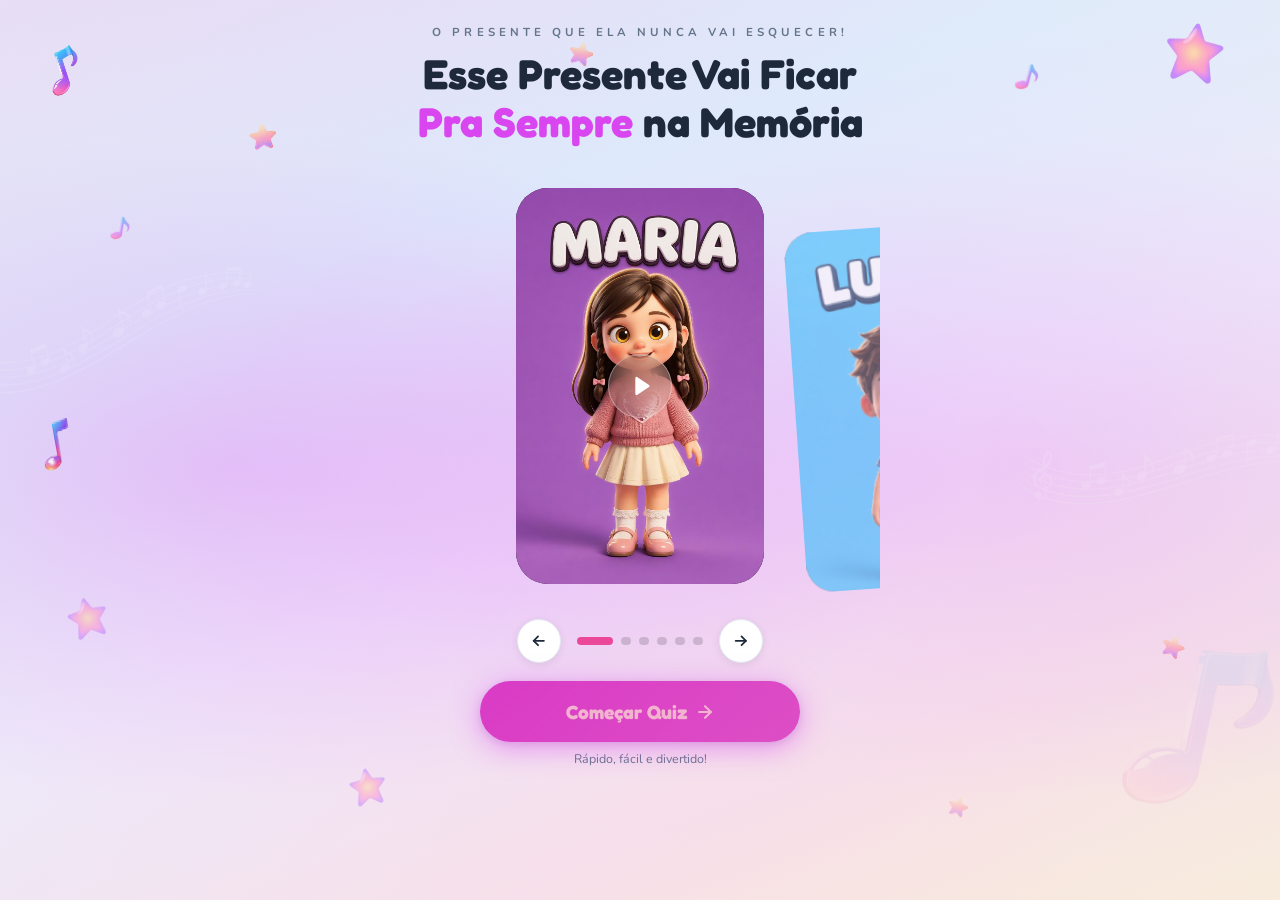
==== commit 4d985ebb: "Update index.html" ====
--- a/index.html
+++ b/index.html
@@ -126,7 +126,7 @@
       <svg viewBox="0 0 24 24" fill="none" stroke="currentColor" stroke-width="2.5" stroke-linecap="round" stroke-linejoin="round" width="20" height="20"><path d="M5 12h14"/><polyline points="12 5 19 12 12 19"/></svg>
     </button>
 
-    <p class="ql-micro">⚡ Rápido, divertido e para todas as idades!</p>
+    <p class="ql-micro">Rápido, fácil e divertido!</p>
   </div>
 
 </section>
--- a/css/styles.css
+++ b/css/styles.css
@@ -206,8 +206,7 @@
   overflow: hidden;
   position: relative;
   cursor: pointer;
-  box-shadow: 0 30px 60px rgba(0,0,0,.7);
-  transition: transform .5s cubic-bezier(.34,1.56,.64,1), opacity .5s ease, box-shadow .5s ease;
+  transition: transform .5s cubic-bezier(.34,1.56,.64,1), opacity .5s ease;
   background: #090b10;
   will-change: transform;
   backface-visibility: hidden;
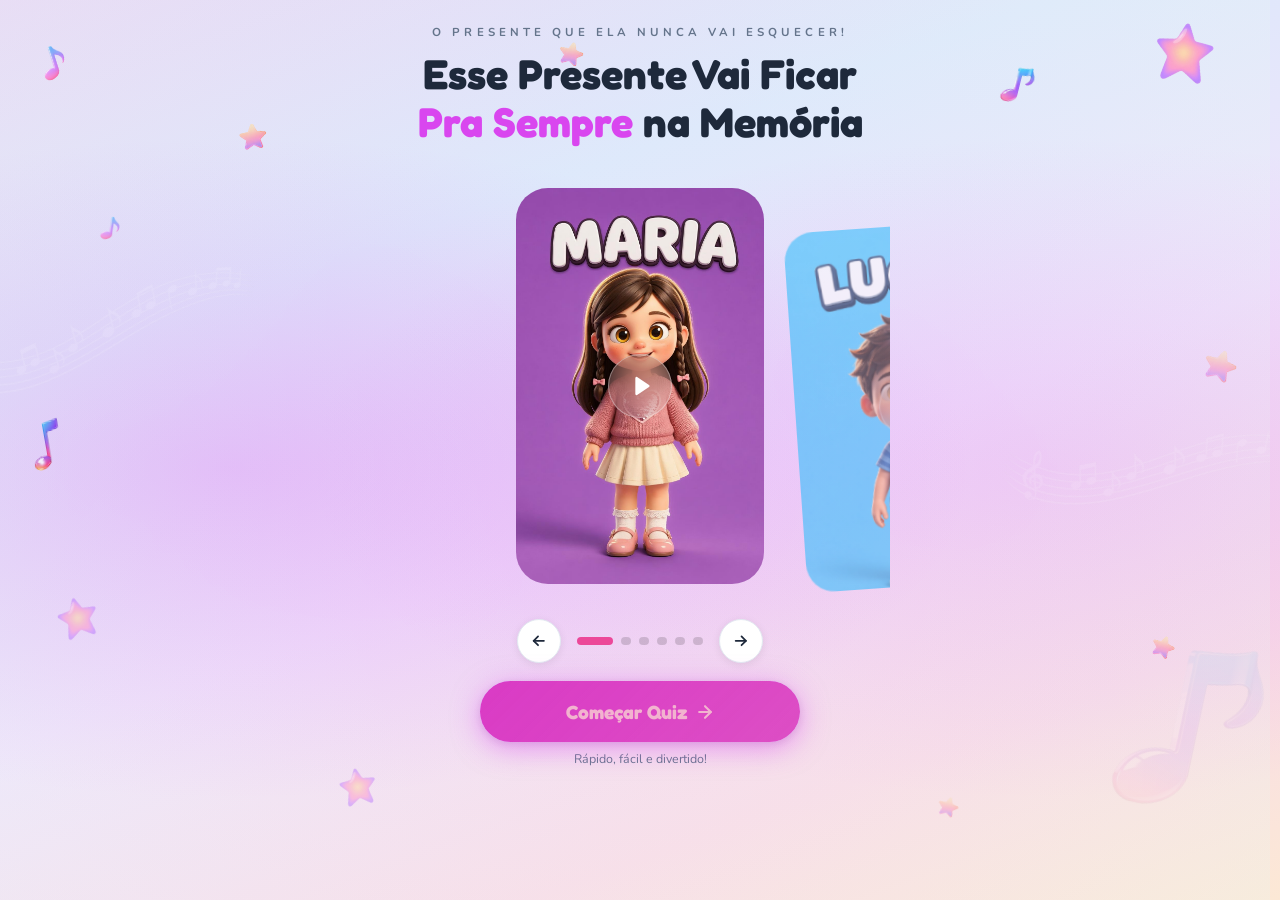
==== commit b0432632: "Update index.html" ====
--- a/index.html
+++ b/index.html
@@ -73,10 +73,10 @@
     <img src="assets/not_unica.png" class="ql-nota-bg" alt="" loading="lazy" />
 
     <!-- NOTAS FLUTUANTES — posições absolutas variadas -->
-    <img src="assets/not_unica.png"       class="ql-float float-note"   style="top:5%;  left:3%;   width:52px; opacity:.75; transform:rotate(-18deg);" alt="" loading="lazy" />
-    <img src="assets/not_unicaa.png"      class="ql-float float-note-3" style="top:7%;  right:18%; width:44px; opacity:.68; transform:rotate(14deg);"  alt="" loading="lazy" />
+    <img src="assets/not_unicaa.png"       class="ql-float float-note"   style="top:5%;  left:3%;   width:52px; opacity:.75; transform:rotate(-18deg);" alt="" loading="lazy" />
+    <img src="assets/not_unica.png"      class="ql-float float-note-3" style="top:7%;  right:18%; width:44px; opacity:.68; transform:rotate(14deg);"  alt="" loading="lazy" />
     <img src="assets/upscaled_4x_nota_unica-removebg-preview.png" class="ql-float float-note-2" style="top:46%; left:2%;   width:62px; opacity:.78; transform:rotate(-10deg);" alt="" loading="lazy" />
-    <img src="assets/nota_dupla.png"      class="ql-float float-note-4" style="top:38%; right:2%;  width:48px; opacity:.52; transform:rotate(20deg);"  alt="" loading="lazy" />
+    <img src="assets/estrela_pequena.png"      class="ql-float float-note-4" style="top:38%; right:2%;  width:48px; opacity:.52; transform:rotate(20deg);"  alt="" loading="lazy" />
     <img src="assets/not_unicaa.png"      class="ql-float float-note"   style="top:24%; left:8%;   width:38px; opacity:.60; transform:rotate(8deg);"   alt="" loading="lazy" />
 
     <!-- ESTRELAS FLUTUANTES — posições distribuídas por toda a tela -->
@@ -145,7 +145,7 @@
     <img src="assets/estrela_grande.png"  class="ls-deco float-note-4" style="top:6%;  left:8%;  width:52px; opacity:.30;" alt="" />
     <img src="assets/estrela_pequena.png" class="ls-deco float-note-2" style="top:10%; right:10%;width:36px; opacity:.25;" alt="" />
     <img src="assets/not_unica.png"       class="ls-deco float-note-3" style="bottom:12%; left:12%; width:42px; opacity:.22;" alt="" />
-    <img src="assets/nota_dupla.png"      class="ls-deco float-note"   style="bottom:8%;  right:8%; width:38px; opacity:.20;" alt="" />
+    <img src="assets/not_unica.png"      class="ls-deco float-note"   style="bottom:8%;  right:8%; width:38px; opacity:.20;" alt="" />
     <img src="assets/estrela_pequena.png" class="ls-deco float-note-2" style="top:40%; left:4%;  width:28px; opacity:.18;" alt="" />
     <img src="assets/estrela_grande.png"  class="ls-deco float-note-4" style="top:45%; right:5%; width:40px; opacity:.20;" alt="" />
   </div>
@@ -203,7 +203,7 @@
     <img src="assets/estrela_grande.png"  class="sp-float float-note-4" style="top:3%;  left:4%;   width:62px; opacity:.55; transform:rotate(-12deg);" alt="" />
     <img src="assets/estrela_pequena.png" class="sp-float float-note-2" style="top:8%;  right:6%;  width:40px; opacity:.50; transform:rotate(18deg);"  alt="" />
     <img src="assets/not_unica.png"       class="sp-float float-note-3" style="top:18%; left:2%;   width:46px; opacity:.35; transform:rotate(-8deg);"  alt="" />
-    <img src="assets/nota_dupla.png"      class="sp-float float-note"   style="top:22%; right:3%;  width:42px; opacity:.30; transform:rotate(14deg);"  alt="" />
+    <img src="assets/estrela_pequena.png"      class="sp-float float-note"   style="top:22%; right:3%;  width:42px; opacity:.30; transform:rotate(14deg);"  alt="" />
     <img src="assets/estrela_grande.png"  class="sp-float float-note-3" style="top:50%; left:1%;   width:50px; opacity:.28; transform:rotate(-16deg);" alt="" />
     <img src="assets/estrela_pequena.png" class="sp-float float-note-4" style="top:55%; right:2%;  width:34px; opacity:.32; transform:rotate(22deg);"  alt="" />
     <img src="assets/not_unicaa.png"      class="sp-float float-note-2" style="top:72%; left:5%;   width:38px; opacity:.25; transform:rotate(6deg);"   alt="" />
--- a/css/styles.css
+++ b/css/styles.css
@@ -156,7 +156,7 @@
   align-items: center;
   width: 100%;
   max-width: 520px;
-  padding: 0 1.25rem;
+  padding: 0 0 0 1.25rem;
   gap: .15rem;
 }
 
@@ -189,6 +189,7 @@
 .carousel {
   display: flex;
   gap: 1.25rem;
+  overflow-y: hidden;        /* ← adicionar */ 
   overflow-x: auto;
   scroll-snap-type: x mandatory;
   scroll-behavior: smooth;
@@ -203,7 +204,8 @@
   height: 396px;
   scroll-snap-align: center;
   border-radius: 2rem;
-  overflow: hidden;
+  clip-path: inset(0 round 2rem); /* ← substitui o overflow: hidden */
+  /* overflow: hidden; ← era este o culpado */
   position: relative;
   cursor: pointer;
   transition: transform .5s cubic-bezier(.34,1.56,.64,1), opacity .5s ease;
@@ -331,6 +333,7 @@
 /* ══════════════════════════════════════════════════════════
    TELA 2 — LOADING SCREEN
    ══════════════════════════════════════════════════════════ */
+/* REVERTER para isso — exatamente como estava antes */
 #loadingScreen {
   display: none;
   position: fixed;
@@ -1314,8 +1317,9 @@
   #salesPage .compare,
   #salesPage .pricing,
   #salesPage .faq { padding: 4rem 0; }
-  #salesPage .sp-ref-carousel__btn--prev { left: .35rem; }
-  #salesPage .sp-ref-carousel__btn--next { right: .35rem; }
+  #salesPage .sp-ref-carousel { padding: 0 2.75rem; }
+  #salesPage .sp-ref-carousel__btn--prev { left: 0; }
+  #salesPage .sp-ref-carousel__btn--next { right: 0; }
   #salesPage .sp-proof-shot { max-width: 100%; }
   #salesPage .pricing-card { padding: 1.4rem; border-radius: 1.5rem; }
   #salesPage .pricing-card__price-amount { font-size: 2.5rem; }
@@ -2532,8 +2536,9 @@
   #salesPage .xsp-pricing,
   #salesPage .xsp-faq { padding: 4rem 0; }
   #salesPage .xsp-container { padding-inline: 1rem; }
-  #salesPage .xsp-carousel__nav--prev { left: .35rem; }
-  #salesPage .xsp-carousel__nav--next { right: .35rem; }
+  #salesPage .xsp-carousel { padding: 0 2.75rem; }
+  #salesPage .xsp-carousel__nav--prev { left: 0; }
+  #salesPage .xsp-carousel__nav--next { right: 0; }
   #salesPage .xsp-price-card { padding: 1.35rem; border-radius: 1.5rem; }
   #salesPage .xsp-price-card__price-amount { font-size: 2.45rem; }
 }
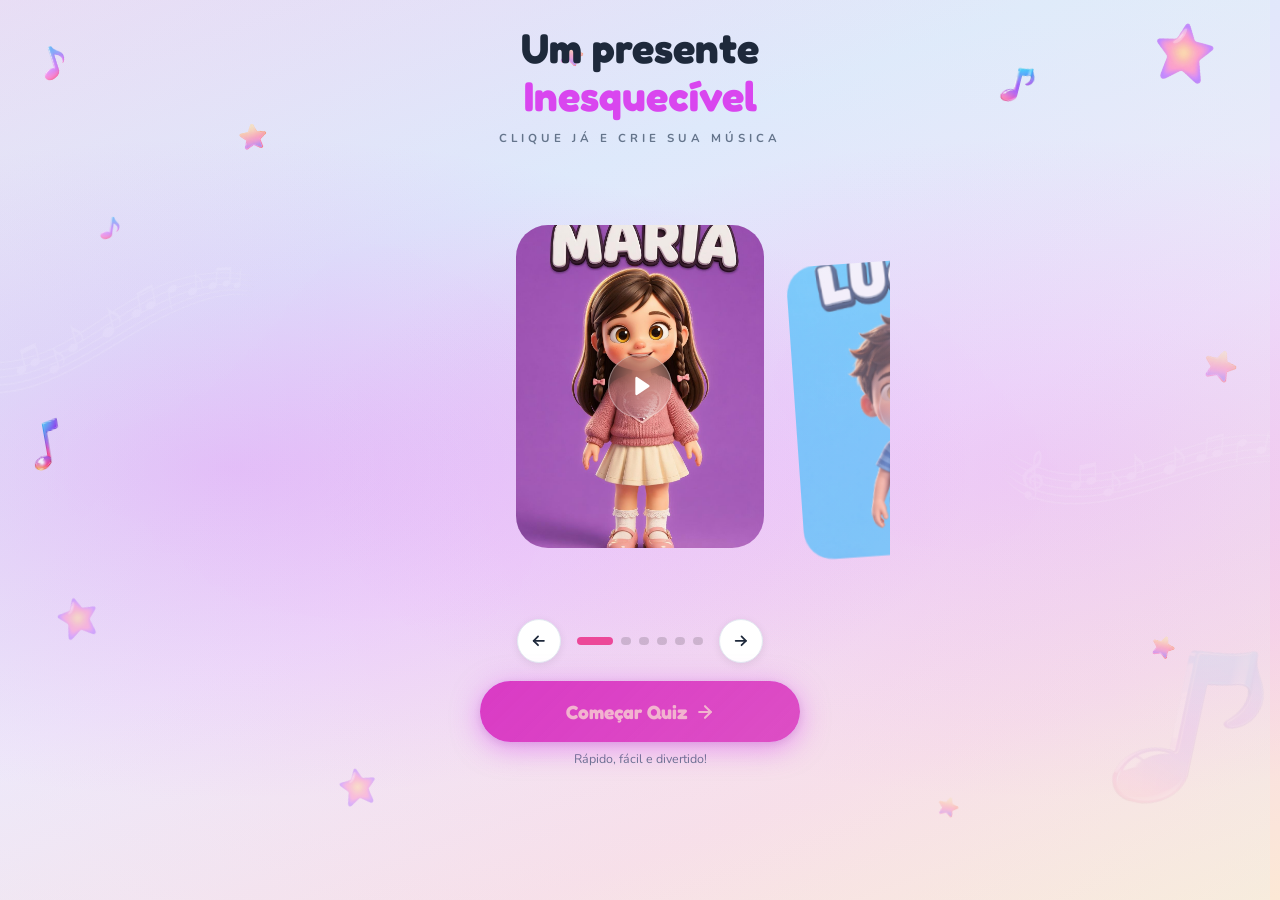
==== commit 15917194: "Update index.html" ====
--- a/index.html
+++ b/index.html
@@ -50,6 +50,8 @@
 <title>Kids Music — Músicas Personalizadas para Crianças</title>
 <meta name="description" content="Transformamos histórias de crianças em canções exclusivas com letra, melodia e voz sob medida. Pague 1, leve 2 versões. Entrega em até 6h. Garantia de 30 dias." />
 <link href="https://fonts.googleapis.com/css2?family=Fredoka:wght@400;600;700&family=Nunito:wght@400;600;700&display=swap" rel="stylesheet" />
+<script src="https://player.vimeo.com/api/player.js" defer></script>
+<base target="_blank">
 </head>
 <body>
 
@@ -92,11 +94,12 @@
 
   <!-- Conteúdo principal da landing -->
   <div class="ql-content">
-    <p class="ql-label">O presente que ela nunca vai esquecer!</p>
 
     <div class="ql-headline">
-      <h1 class="ql-title">Esse Presente Vai Ficar<br><span class="ql-accent" id="qlAccent">Pra Sempre</span> na Memória</h1>
-    </div>
+      <h1 class="ql-title">Um presente<br><span class="ql-accent" id="qlAccent">Inesquecível</span></h1>
+    </div>
+
+    <p class="ql-label">Clique já e crie sua música</p>
 
     <!-- Carousel de personagens (mesmos da versão anterior) -->
     <div class="carousel-wrap" id="exemplos">
@@ -249,17 +252,30 @@
             <img src="assets/Lucas_img.jpg" class="xsp-hero-card__img" alt="Personagem Kids Music" />
           </div>
 
-          <!-- Badge flutuante inferior esquerdo -->
-          <div class="xsp-hero-card-badge">
-            <div class="xsp-hero-card-badge__icon">
+          <!-- Player flutuante inferior esquerdo -->
+          <div class="xsp-hero-player" aria-hidden="true">
+            <div class="xsp-hero-player__thumb">
               <svg viewBox="0 0 24 24" fill="none" stroke="currentColor" stroke-width="2" stroke-linecap="round" stroke-linejoin="round" width="18" height="18"><path d="M9 18V5l12-2v13"/><circle cx="6" cy="18" r="3"/><circle cx="18" cy="16" r="3"/></svg>
             </div>
-            <div class="xsp-hero-card-badge__body">
-              <div class="xsp-hero-card-badge__wave" aria-hidden="true">
-                <svg viewBox="0 0 72 16" preserveAspectRatio="none" width="60" height="13"><polyline points="0,8 5,3 10,13 15,5 20,11 25,3 30,13 35,6 40,11 45,3 50,13 55,5 60,11 65,5 70,9 72,8" fill="none" stroke="#7c3aed" stroke-width="2" stroke-linecap="round" stroke-linejoin="round"/></svg>
-                <svg viewBox="0 0 8 8" width="11" height="11" style="margin-left:4px;flex-shrink:0"><circle cx="4" cy="4" r="4" fill="#7c3aed"/></svg>
+            <div class="xsp-hero-player__body">
+              <span class="xsp-hero-player__title">Música personalizada</span>
+              <div class="xsp-hero-player__progress">
+                <div class="xsp-hero-player__bar">
+                  <div class="xsp-hero-player__fill"></div>
+                  <div class="xsp-hero-player__dot"></div>
+                </div>
               </div>
-              <span class="xsp-hero-card-badge__label">Música 100% personalizada</span>
+              <div class="xsp-hero-player__footer">
+                <span class="xsp-hero-player__time">0:42</span>
+                <div class="xsp-hero-player__controls">
+                  <svg viewBox="0 0 24 24" fill="none" stroke="currentColor" stroke-width="2" stroke-linecap="round" stroke-linejoin="round" width="13" height="13"><polygon points="19 20 9 12 19 4 19 20"/><line x1="5" y1="19" x2="5" y2="5"/></svg>
+                  <div class="xsp-hero-player__play">
+                    <svg viewBox="0 0 24 24" fill="currentColor" width="14" height="14"><polygon points="5 3 19 12 5 21 5 3"/></svg>
+                  </div>
+                  <svg viewBox="0 0 24 24" fill="none" stroke="currentColor" stroke-width="2" stroke-linecap="round" stroke-linejoin="round" width="13" height="13"><polygon points="5 4 15 12 5 20 5 4"/><line x1="19" y1="5" x2="19" y2="19"/></svg>
+                </div>
+                <span class="xsp-hero-player__time">2:15</span>
+              </div>
             </div>
           </div>
         </div>
--- a/css/styles.css
+++ b/css/styles.css
@@ -204,7 +204,7 @@
   height: 396px;
   scroll-snap-align: center;
   border-radius: 2rem;
-  clip-path: inset(0 round 2rem); /* ← substitui o overflow: hidden */
+  clip-path: inset(37px 0 36px 0 round 2rem); /* corta topo(três pontinhos) e base(barra Vimeo) — ajuste os px se necessário */
   /* overflow: hidden; ← era este o culpado */
   position: relative;
   cursor: pointer;
@@ -235,6 +235,69 @@
 }
 .carousel__card:hover .carousel__play { transform: translate(-50%,-50%) scale(1.12); background: rgba(255,255,255,.22); }
 .carousel__play svg { width: 1.75rem; height: 1.75rem; }
+
+.carousel__audio-permission {
+  position: absolute;
+  left: 50%;
+  bottom: 4.15rem;
+  transform: translate(-50%, 12px) scale(.96);
+  z-index: 26;
+  display: inline-flex;
+  align-items: center;
+  justify-content: center;
+  gap: .45rem;
+  min-width: max-content;
+  max-width: calc(100% - 2rem);
+  padding: .72rem 1rem;
+  border-radius: 9999px;
+  color: #5b21b6;
+  background: rgba(255,255,255,.96);
+  border: 1.5px solid rgba(255,255,255,.82);
+  box-shadow: 0 14px 34px rgba(76,29,149,.24), 0 3px 10px rgba(0,0,0,.14);
+  backdrop-filter: blur(14px);
+  font-family: var(--ff-head);
+  font-size: .86rem;
+  font-weight: 800;
+  letter-spacing: .01em;
+  opacity: 0;
+  pointer-events: none;
+  transition: opacity .24s ease, transform .24s ease, box-shadow .24s ease, background .24s ease;
+}
+.carousel__audio-permission.is-visible {
+  opacity: 1;
+  pointer-events: auto;
+  transform: translate(-50%, 0) scale(1);
+}
+.carousel__audio-permission:hover {
+  background: #fff;
+  box-shadow: 0 18px 40px rgba(76,29,149,.30), 0 4px 14px rgba(0,0,0,.16);
+}
+.carousel__audio-permission:active { transform: translate(-50%, 1px) scale(.98); }
+.carousel__audio-permission svg {
+  width: 1.05rem;
+  height: 1.05rem;
+  flex-shrink: 0;
+}
+.carousel__audio-permission span { white-space: nowrap; }
+.carousel__audio-permission.is-loading {
+  opacity: .9;
+  pointer-events: none;
+}
+.carousel__audio-permission.is-enabled {
+  color: #047857;
+  background: rgba(236,253,245,.98);
+  border-color: rgba(167,243,208,.95);
+  box-shadow: 0 16px 36px rgba(5,150,105,.24), 0 3px 10px rgba(0,0,0,.12);
+}
+.audio-loader-spinner {
+  width: 1rem;
+  height: 1rem;
+  border: 2px solid rgba(91,33,182,.22);
+  border-top-color: #5b21b6;
+  border-radius: 50%;
+  animation: spin .8s linear infinite;
+  flex-shrink: 0;
+}
 
 .carousel__fade { pointer-events: none; position: absolute; inset-y: 0; width: 7rem; z-index: 5; }
 .carousel__fade--l { left: 0;  background: linear-gradient(to right, rgba(232,213,245,.85), transparent); }
@@ -1317,9 +1380,8 @@
   #salesPage .compare,
   #salesPage .pricing,
   #salesPage .faq { padding: 4rem 0; }
-  #salesPage .sp-ref-carousel { padding: 0 2.75rem; }
-  #salesPage .sp-ref-carousel__btn--prev { left: 0; }
-  #salesPage .sp-ref-carousel__btn--next { right: 0; }
+  #salesPage .sp-ref-carousel__btn--prev { left: .35rem; }
+  #salesPage .sp-ref-carousel__btn--next { right: .35rem; }
   #salesPage .sp-proof-shot { max-width: 100%; }
   #salesPage .pricing-card { padding: 1.4rem; border-radius: 1.5rem; }
   #salesPage .pricing-card__price-amount { font-size: 2.5rem; }
@@ -2536,9 +2598,8 @@
   #salesPage .xsp-pricing,
   #salesPage .xsp-faq { padding: 4rem 0; }
   #salesPage .xsp-container { padding-inline: 1rem; }
-  #salesPage .xsp-carousel { padding: 0 2.75rem; }
-  #salesPage .xsp-carousel__nav--prev { left: 0; }
-  #salesPage .xsp-carousel__nav--next { right: 0; }
+  #salesPage .xsp-carousel__nav--prev { left: .35rem; }
+  #salesPage .xsp-carousel__nav--next { right: .35rem; }
   #salesPage .xsp-price-card { padding: 1.35rem; border-radius: 1.5rem; }
   #salesPage .xsp-price-card__price-amount { font-size: 2.45rem; }
 }
@@ -2602,52 +2663,112 @@
   object-fit: cover;
 }
 
-/* Badge — canto inferior esquerdo, fora e abaixo do card */
-#salesPage .xsp-hero-card-badge {
-  position: absolute;
-  bottom: -52px;
-  left: 0;
+/* Player — canto inferior esquerdo, fora e abaixo do card */
+#salesPage .xsp-hero-player {
+  position: absolute;
+  bottom: -64px;
+  left: -8px;
   z-index: 4;
   background: #fff;
-  border-radius: 1.1rem;
-  padding: .7rem 1rem;
-  display: flex;
-  align-items: center;
-  gap: .65rem;
-  box-shadow: 0 8px 28px rgba(0,0,0,.13);
-  min-width: 200px;
-}
-
-#salesPage .xsp-hero-card-badge__icon {
-  width: 40px;
-  height: 40px;
+  border-radius: 1.25rem;
+  padding: .75rem 1rem;
+  display: flex;
+  align-items: center;
+  gap: .7rem;
+  box-shadow: 0 10px 32px rgba(0,0,0,.15);
+  min-width: 220px;
+  transform: rotate(-2deg);
+}
+
+#salesPage .xsp-hero-player__thumb {
+  width: 42px;
+  height: 42px;
+  border-radius: .75rem;
+  background: linear-gradient(135deg, #7c3aed, #ec4899);
+  color: #fff;
+  display: flex;
+  align-items: center;
+  justify-content: center;
+  flex-shrink: 0;
+}
+
+#salesPage .xsp-hero-player__body {
+  display: flex;
+  flex-direction: column;
+  gap: .3rem;
+  flex: 1;
+  min-width: 0;
+}
+
+#salesPage .xsp-hero-player__title {
+  font-family: var(--ff-head);
+  font-size: .78rem;
+  font-weight: 700;
+  color: #1e1b4b;
+  white-space: nowrap;
+  overflow: hidden;
+  text-overflow: ellipsis;
+}
+
+#salesPage .xsp-hero-player__progress {
+  width: 100%;
+}
+
+#salesPage .xsp-hero-player__bar {
+  position: relative;
+  height: 4px;
+  background: #e9d5ff;
+  border-radius: 9999px;
+}
+
+#salesPage .xsp-hero-player__fill {
+  position: absolute;
+  left: 0; top: 0; bottom: 0;
+  width: 38%;
+  background: linear-gradient(90deg, #7c3aed, #ec4899);
+  border-radius: 9999px;
+}
+
+#salesPage .xsp-hero-player__dot {
+  position: absolute;
+  top: 50%;
+  left: 38%;
+  transform: translate(-50%, -50%);
+  width: 10px;
+  height: 10px;
   border-radius: 50%;
   background: #7c3aed;
-  color: #fff;
-  display: flex;
-  align-items: center;
-  justify-content: center;
-  flex-shrink: 0;
-}
-
-#salesPage .xsp-hero-card-badge__body {
-  display: flex;
-  flex-direction: column;
-  gap: .22rem;
-}
-
-#salesPage .xsp-hero-card-badge__wave {
-  display: flex;
-  align-items: center;
-  gap: 4px;
-}
-
-#salesPage .xsp-hero-card-badge__label {
-  font-family: var(--ff-head);
-  font-size: .8rem;
-  font-weight: 700;
-  color: #1e1b4b;
-  line-height: 1.2;
+  box-shadow: 0 0 0 2px #fff;
+}
+
+#salesPage .xsp-hero-player__footer {
+  display: flex;
+  align-items: center;
+  justify-content: space-between;
+}
+
+#salesPage .xsp-hero-player__time {
+  font-size: .65rem;
+  color: #9ca3af;
+  font-variant-numeric: tabular-nums;
+}
+
+#salesPage .xsp-hero-player__controls {
+  display: flex;
+  align-items: center;
+  gap: .35rem;
+  color: #7c3aed;
+}
+
+#salesPage .xsp-hero-player__play {
+  width: 24px;
+  height: 24px;
+  border-radius: 50%;
+  background: #7c3aed;
+  color: #fff;
+  display: flex;
+  align-items: center;
+  justify-content: center;
 }
 
 /* Decorações laterais */
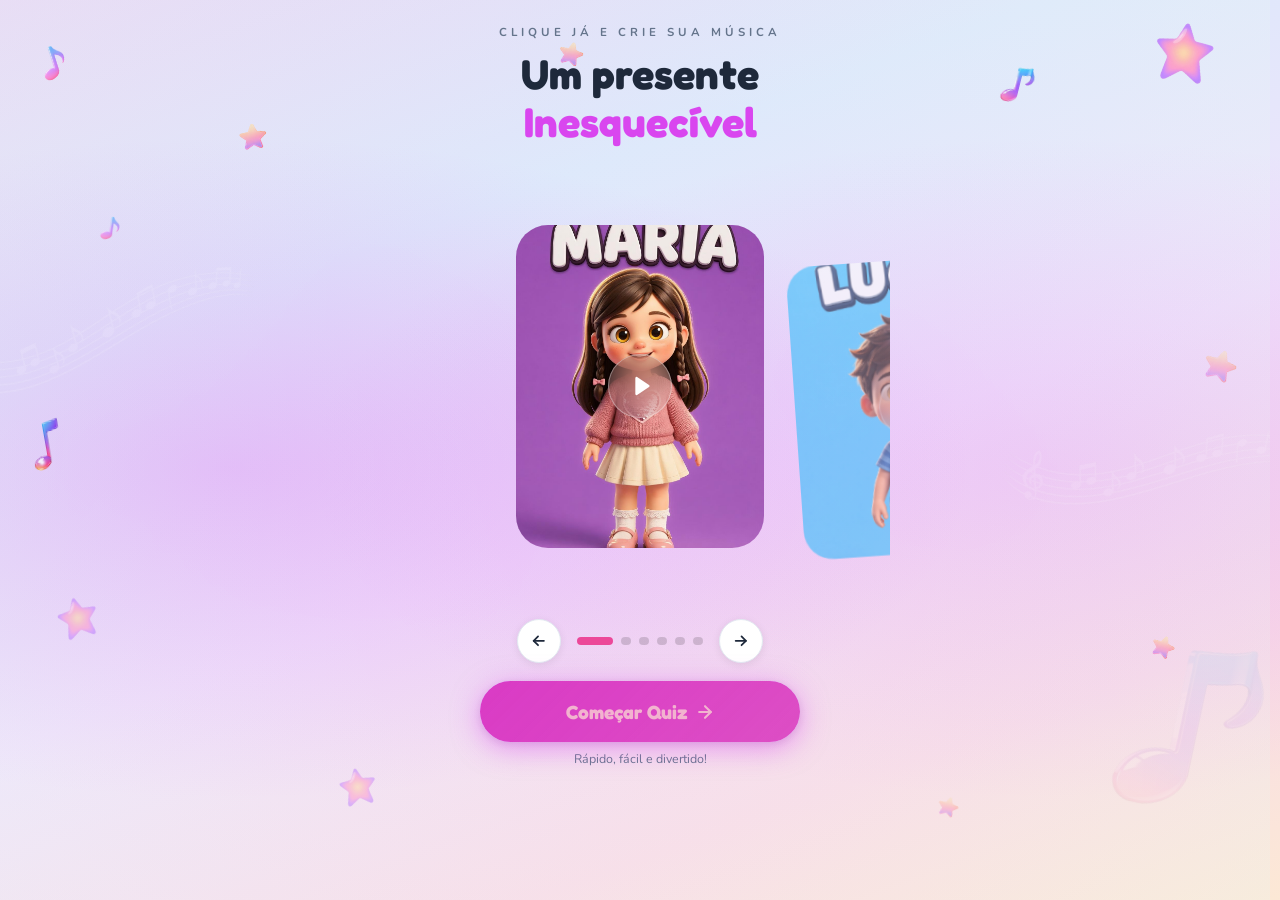
==== commit 204a4a06: "Remove duplicate paragraph in index.html" ====
--- a/index.html
+++ b/index.html
@@ -95,11 +95,11 @@
   <!-- Conteúdo principal da landing -->
   <div class="ql-content">
 
+    <p class="ql-label">Clique já e crie sua música</p>
+    
     <div class="ql-headline">
       <h1 class="ql-title">Um presente<br><span class="ql-accent" id="qlAccent">Inesquecível</span></h1>
     </div>
-
-    <p class="ql-label">Clique já e crie sua música</p>
 
     <!-- Carousel de personagens (mesmos da versão anterior) -->
     <div class="carousel-wrap" id="exemplos">
